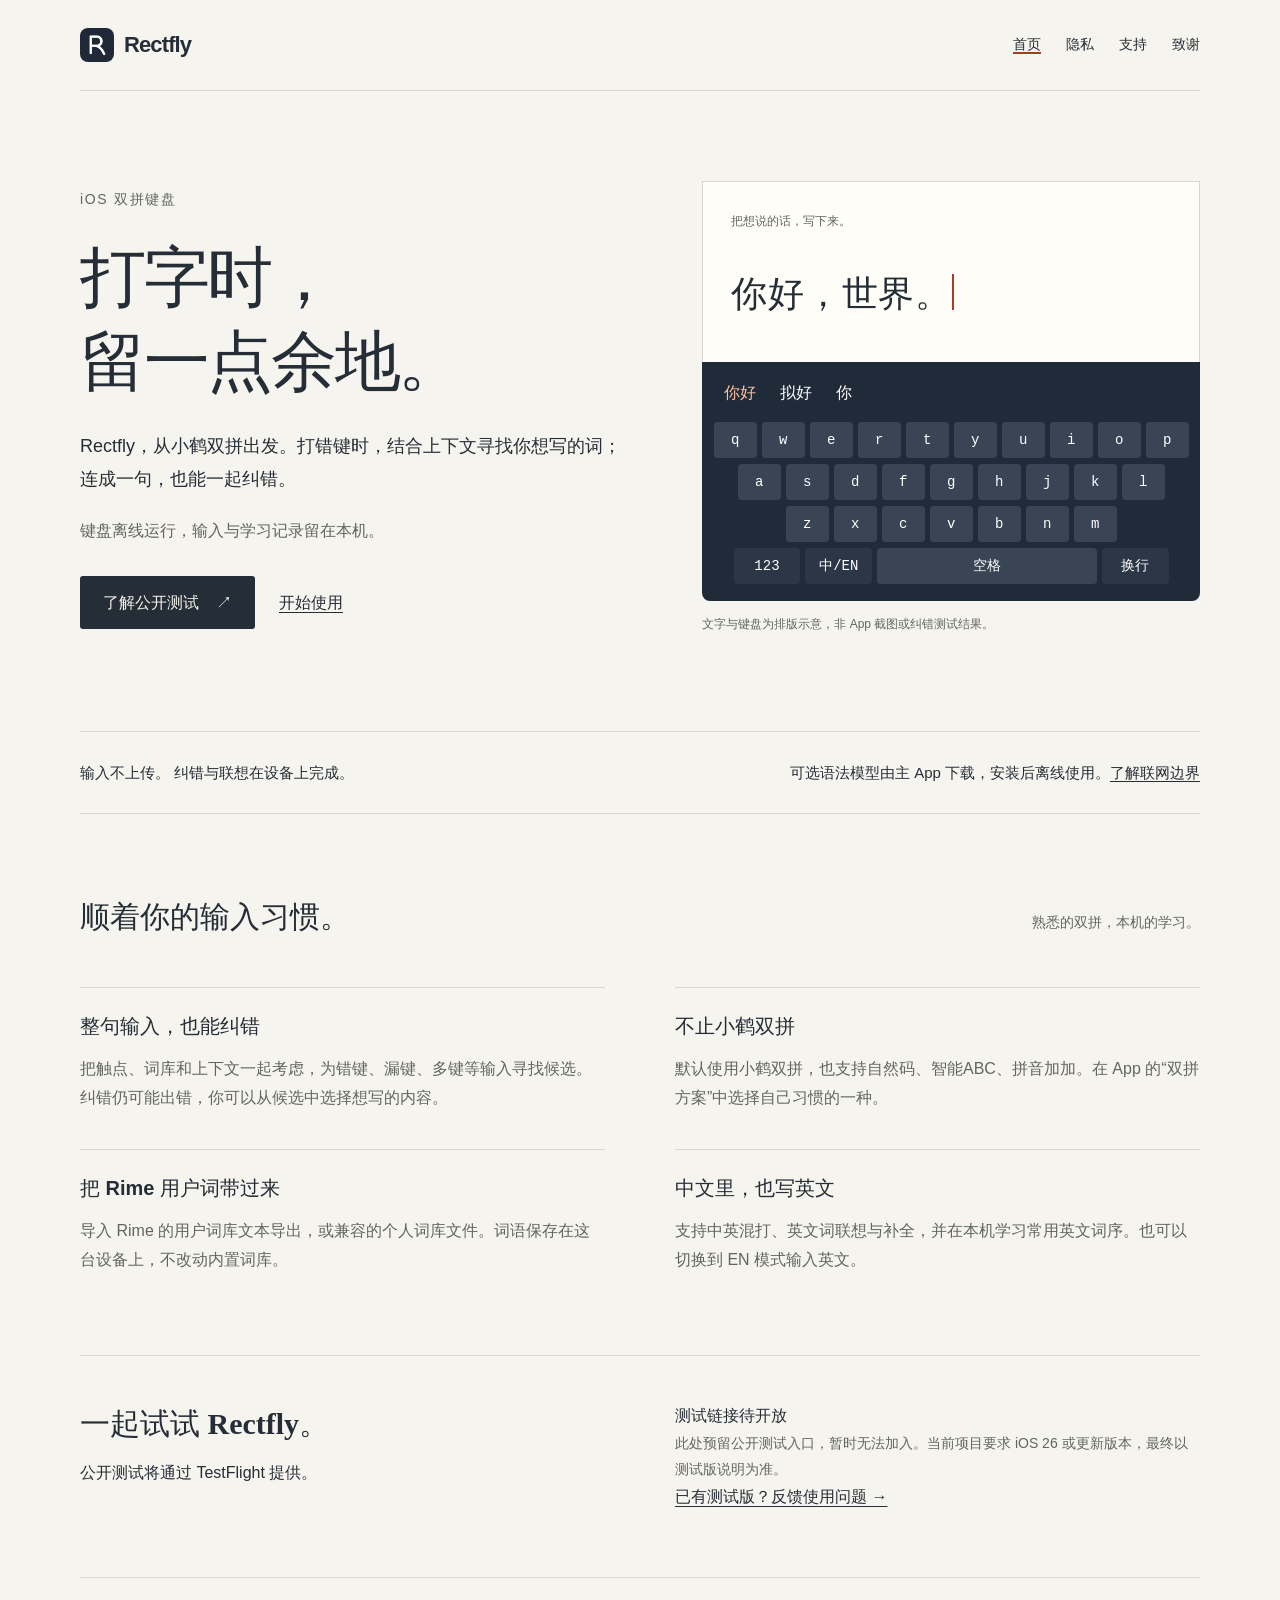
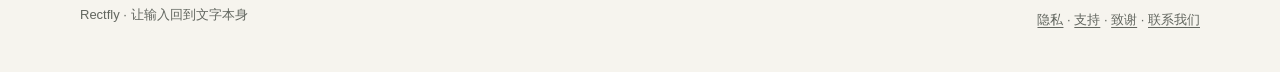
==== index.html @ fde32932 "feat: add local Rectfly website" ====
<!doctype html>
<html lang="zh-CN">
<head>
  <meta charset="utf-8">
  <meta name="viewport" content="width=device-width, initial-scale=1">
  <meta name="color-scheme" content="light dark">
  <meta name="description" content="Rectfly 是一款离线运行的 iOS 双拼键盘，支持整句纠错、Rime 用户词库导入和中英混打。">
  <meta name="referrer" content="no-referrer">
  <title>Rectfly — 离线的 iOS 双拼键盘</title>
  <link rel="icon" type="image/png" href="assets/app-icon.png">
  <link rel="stylesheet" href="styles.css">
</head>
<body>
  <a class="skip" href="#main">跳到正文</a>
  <div class="wrap">
    <header class="site-header">
      <a class="brand" href="index.html" aria-label="Rectfly 首页"><img src="assets/app-icon.png" width="34" height="34" alt="">Rectfly</a>
      <nav aria-label="主导航"><a href="index.html" aria-current="page">首页</a><a href="privacy.html">隐私</a><a href="support.html">支持</a><a href="attributions.html">致谢</a></nav>
    </header>
    <main id="main" tabindex="-1">
      <section class="hero" aria-labelledby="hero-title">
        <div>
          <p class="eyebrow">iOS 双拼键盘</p>
          <h1 id="hero-title">打字时，<br>留一点余地。</h1>
          <p class="intro">Rectfly，从小鹤双拼出发。打错键时，结合上下文寻找你想写的词；连成一句，也能一起纠错。</p>
          <p class="muted">键盘离线运行，输入与学习记录留在本机。</p>
          <div class="actions"><a class="button" href="#testflight">了解公开测试<span class="arrow" aria-hidden="true">↗</span></a><a href="support.html">开始使用</a></div>
        </div>
        <figure class="keyboard-figure">
          <div class="typing-sheet"><p class="typing-label">把想说的话，写下来。</p><p class="typing-text">你好，世界。<span class="caret" aria-hidden="true"></span></p></div>
          <div class="keyboard" aria-hidden="true">
            <div class="candidates"><span>你好</span><span>拟好</span><span>你</span></div>
          <div class="key-row"><span class="key">q</span><span class="key">w</span><span class="key">e</span><span class="key">r</span><span class="key">t</span><span class="key">y</span><span class="key">u</span><span class="key">i</span><span class="key">o</span><span class="key">p</span></div>
          <div class="key-row"><span class="key">a</span><span class="key">s</span><span class="key">d</span><span class="key">f</span><span class="key">g</span><span class="key">h</span><span class="key">j</span><span class="key">k</span><span class="key">l</span></div>
          <div class="key-row"><span class="key">z</span><span class="key">x</span><span class="key">c</span><span class="key">v</span><span class="key">b</span><span class="key">n</span><span class="key">m</span></div>
            <div class="key-row"><span class="key wide">123</span><span class="key wide">中/EN</span><span class="key space">空格</span><span class="key wide">换行</span></div>
          </div>
          <figcaption>文字与键盘为排版示意，非 App 截图或纠错测试结果。</figcaption>
        </figure>
      </section>
      <div class="statement">
        <p><strong>输入不上传。</strong> 纠错与联想在设备上完成。</p>
        <p>可选语法模型由主 App 下载，安装后离线使用。<a href="privacy.html#network">了解联网边界</a></p>
      </div>
      <section class="features" aria-labelledby="features-title">
        <div class="feature-heading"><h2 id="features-title">顺着你的输入习惯。</h2><p>熟悉的双拼，本机的学习。</p></div>
        <div class="feature-grid">
          <article class="feature"><h3>整句输入，也能纠错</h3><p>把触点、词库和上下文一起考虑，为错键、漏键、多键等输入寻找候选。纠错仍可能出错，你可以从候选中选择想写的内容。</p></article>
          <article class="feature"><h3>不止小鹤双拼</h3><p>默认使用小鹤双拼，也支持自然码、智能ABC、拼音加加。在 App 的“双拼方案”中选择自己习惯的一种。</p></article>
          <article class="feature"><h3>把 Rime 用户词带过来</h3><p>导入 Rime 的用户词库文本导出，或兼容的个人词库文件。词语保存在这台设备上，不改动内置词库。</p></article>
          <article class="feature"><h3>中文里，也写英文</h3><p>支持中英混打、英文词联想与补全，并在本机学习常用英文词序。也可以切换到 EN 模式输入英文。</p></article>
        </div>
      </section>
      <section class="testflight" id="testflight" aria-labelledby="testflight-title">
        <div><h2 id="testflight-title">一起试试 Rectfly。</h2><p>公开测试将通过 TestFlight 提供。</p></div>
        <div><p><strong>测试链接待开放</strong></p><p class="availability">此处预留公开测试入口，暂时无法加入。当前项目要求 iOS 26 或更新版本，最终以测试版说明为准。</p><a href="support.html#feedback">已有测试版？反馈使用问题 →</a></div>
      </section>
    </main>
    <footer class="site-footer">
      <p>Rectfly · 让输入回到文字本身</p>
      <div><a href="privacy.html">隐私</a> · <a href="support.html">支持</a> · <a href="attributions.html">致谢</a> · <a href="mailto:rectfly@fastmail.com">联系我们</a></div>
    </footer>
  </div>
</body>
</html>
---- styles.css ----
:root {
  color-scheme: light dark;
  --paper: #f6f4ee;
  --ink: #252d36;
  --muted: #62665f;
  --line: #d7d8cf;
  --accent: #a33f25;
  --panel: #eeede5;
  --key: #fffdf8;
  font-family: -apple-system, BlinkMacSystemFont, "PingFang SC", "Microsoft YaHei", sans-serif;
  background: var(--paper);
  color: var(--ink);
  font-synthesis: none;
}
* { box-sizing: border-box; }
body { margin: 0; line-height: 1.85; }
a { color: inherit; text-underline-offset: .22em; }
a:hover { color: var(--accent); }
a:focus-visible, summary:focus-visible { outline: 2px solid var(--accent); outline-offset: 5px; }
::selection { background: var(--ink); color: var(--paper); }
.wrap { width: min(1120px, calc(100% - 64px)); margin-inline: auto; }
.skip { position: absolute; top: -100px; left: 16px; padding: 8px 16px; background: var(--paper); z-index: 2; }
.skip:focus { top: 8px; }
.site-header { display: flex; justify-content: space-between; align-items: center; gap: 24px; padding-block: 24px; border-bottom: 1px solid var(--line); }
.brand { display: inline-flex; align-items: center; gap: 10px; font-size: 22px; font-weight: 650; letter-spacing: -.04em; text-decoration: none; }
.brand img { width: 34px; height: 34px; border-radius: 8px; }
nav { display: flex; flex-wrap: wrap; gap: 8px 25px; font-size: 14px; }
nav a { padding-block: 8px; text-decoration: none; }
nav a[aria-current="page"] { text-decoration: underline; text-decoration-color: var(--accent); text-decoration-thickness: 2px; }
h1, h2, h3, p { margin-top: 0; }
h1, h2 { font-family: "Songti SC", "STSong", "Noto Serif CJK SC", "SimSun", serif; font-weight: 600; }
h1 { font-size: clamp(40px, 5.3vw, 66px); line-height: 1.28; letter-spacing: -.035em; }
h2 { font-size: 30px; line-height: 1.5; }
h3 { font-size: 20px; line-height: 1.6; }
p { margin-bottom: 1.1em; }
.muted, .eyebrow, figcaption, .meta { color: var(--muted); }
.eyebrow { font-size: 14px; margin-bottom: 23px; letter-spacing: .12em; }
.hero { display: grid; grid-template-columns: 1.12fr 1fr; gap: 65px; align-items: center; padding-block: 90px 95px; }
.hero h1 { margin-bottom: 25px; }
.hero .intro { max-width: 31em; font-size: 18px; }
.actions { display: flex; align-items: center; flex-wrap: wrap; gap: 18px 24px; margin-top: 30px; }
.button { display: inline-flex; align-items: center; justify-content: center; padding: 12px 23px; background: var(--ink); color: var(--paper); text-decoration: none; font-weight: 600; border-radius: 3px; }
.button:hover { background: var(--accent); color: var(--paper); }
.arrow { margin-left: 17px; }
.keyboard-figure { margin: 0; min-width: 0; }
.typing-sheet { padding: 28px 28px 35px; background: var(--key); border: 1px solid var(--line); border-bottom: 0; }
.typing-label { font-size: 12px; color: var(--muted); margin-bottom: 30px; }
.typing-text { font-family: "Songti SC", "STSong", "SimSun", serif; font-size: clamp(27px, 3vw, 36px); letter-spacing: .02em; line-height: 1.8; margin: 0; }
.caret { display: inline-block; vertical-align: -.12em; height: 1em; border-left: 2px solid var(--accent); }
.keyboard { padding: 16px 10px 11px; background: #202b39; color: #fff; border-radius: 0 0 8px 8px; }
.candidates { display: flex; gap: 24px; padding: 0 12px 15px; font-size: 16px; }
.candidates span:first-child { color: #ffc1a4; }
.key-row { display: flex; justify-content: center; gap: 5px; margin-bottom: 6px; }
.key { display: grid; place-items: center; width: 9%; height: 36px; border-radius: 4px; background: #394555; font: 14px ui-monospace, monospace; }
.key.wide { width: 14%; background: #2b3646; }
.key.space { width: 46%; font-family: inherit; }
figcaption { font-size: 12px; margin-top: 12px; }
.statement { display: flex; justify-content: space-between; gap: 30px; padding-block: 27px; border-block: 1px solid var(--line); font-size: 15px; }
.statement p { margin: 0; }
.statement strong { font-weight: 600; }
.features { padding-block: 80px; }
.feature-heading { display: flex; justify-content: space-between; gap: 32px; align-items: baseline; margin-bottom: 35px; }
.feature-heading h2 { margin: 0; }
.feature-heading p { color: var(--muted); font-size: 14px; }
.feature-grid { display: grid; grid-template-columns: 1fr 1fr; gap: 36px 70px; }
.feature { padding-top: 22px; border-top: 1px solid var(--line); }
.feature h3 { margin-bottom: 12px; }
.feature p { color: var(--muted); margin-bottom: 0; }
.testflight { display: grid; grid-template-columns: 1fr 1fr; gap: 70px; border-top: 1px solid var(--line); padding-block: 45px 65px; scroll-margin-top: 30px; }
.testflight h2 { margin-bottom: 12px; }
.testflight p { margin-bottom: 0; }
.testflight .availability { font-size: 14px; color: var(--muted); }
.site-footer { display: flex; justify-content: space-between; gap: 20px; border-top: 1px solid var(--line); padding-block: 25px 35px; font-size: 13px; color: var(--muted); }
.site-footer p { margin: 0; }
.site-footer a { display: inline-block; padding-block: 5px; }
.document { max-width: 760px; margin: 65px auto 85px; }
.document h1 { font-size: clamp(36px, 5vw, 48px); margin-bottom: 16px; }
.document h2 { font-size: 25px; margin: 42px 0 16px; }
.document h3 { margin-top: 24px; }
.document .lead { font-size: 19px; color: var(--muted); }
.meta { font-size: 13px; }
.draft { padding: 18px 22px; margin-block: 25px 32px; border: 1px solid var(--line); background: var(--panel); font-size: 14px; }
.draft p:last-child { margin: 0; }
.contents { display: flex; flex-wrap: wrap; gap: 8px 24px; border-block: 1px solid var(--line); padding-block: 18px; margin-block: 30px; font-size: 14px; }
section[id] { scroll-margin-top: 24px; }
.document ol, .document ul { padding-left: 1.5em; }
.document li { margin-block: 9px; }
.document code { font-family: ui-monospace, monospace; font-size: .9em; overflow-wrap: anywhere; }
.document .english { border-top: 1px solid var(--line); margin-top: 50px; padding-top: 12px; }
.english p, .english li { line-height: 1.8; }
.credits-list { margin: 32px 0; }
.credits-list article { padding-block: 24px; border-top: 1px solid var(--line); }
.credits-list h2 { margin: 0 0 10px; font-family: inherit; font-size: 20px; }
.credits-list p { margin-bottom: 10px; }
details { border-block: 1px solid var(--line); padding-block: 18px; margin-block: 28px; }
summary { cursor: pointer; font-weight: 600; }
pre { white-space: pre-wrap; overflow-wrap: anywhere; font: 13px/1.8 ui-monospace, monospace; padding-top: 20px; }
@media (prefers-color-scheme: dark) {
  :root { --paper: #181d23; --ink: #e9e7de; --muted: #b0b4b5; --line: #3c434b; --accent: #f2ac8e; --panel: #232a31; --key: #232a31; }
  .button:hover { color: #181d23; }
}
@media (max-width: 760px) {
  .wrap { width: calc(100% - 40px); }
  .site-header { align-items: flex-start; gap: 16px; padding-block: 20px; }
  .site-header nav { gap: 0 17px; justify-content: flex-end; max-width: 200px; }
  .hero { grid-template-columns: 1fr; gap: 45px; padding-block: 55px; }
  .hero h1 { font-size: clamp(40px, 9vw, 60px); }
  .hero .intro { font-size: 17px; }
  .keyboard-figure { max-width: 460px; width: 100%; margin-inline: auto; }
  .typing-text { font-size: 32px; }
  .statement { flex-direction: column; gap: 9px; padding-block: 22px; }
  .features { padding-block: 48px; }
  .feature-heading { display: block; margin-bottom: 26px; }
  .feature-heading p { margin: 10px 0 0; }
  .feature-grid { gap: 30px; grid-template-columns: 1fr; }
  .testflight { grid-template-columns: 1fr; gap: 22px; padding-block: 35px 45px; }
  .site-footer { flex-direction: column; gap: 6px; }
  .document { margin-block: 42px 55px; }
  .document .lead { font-size: 17px; }
}
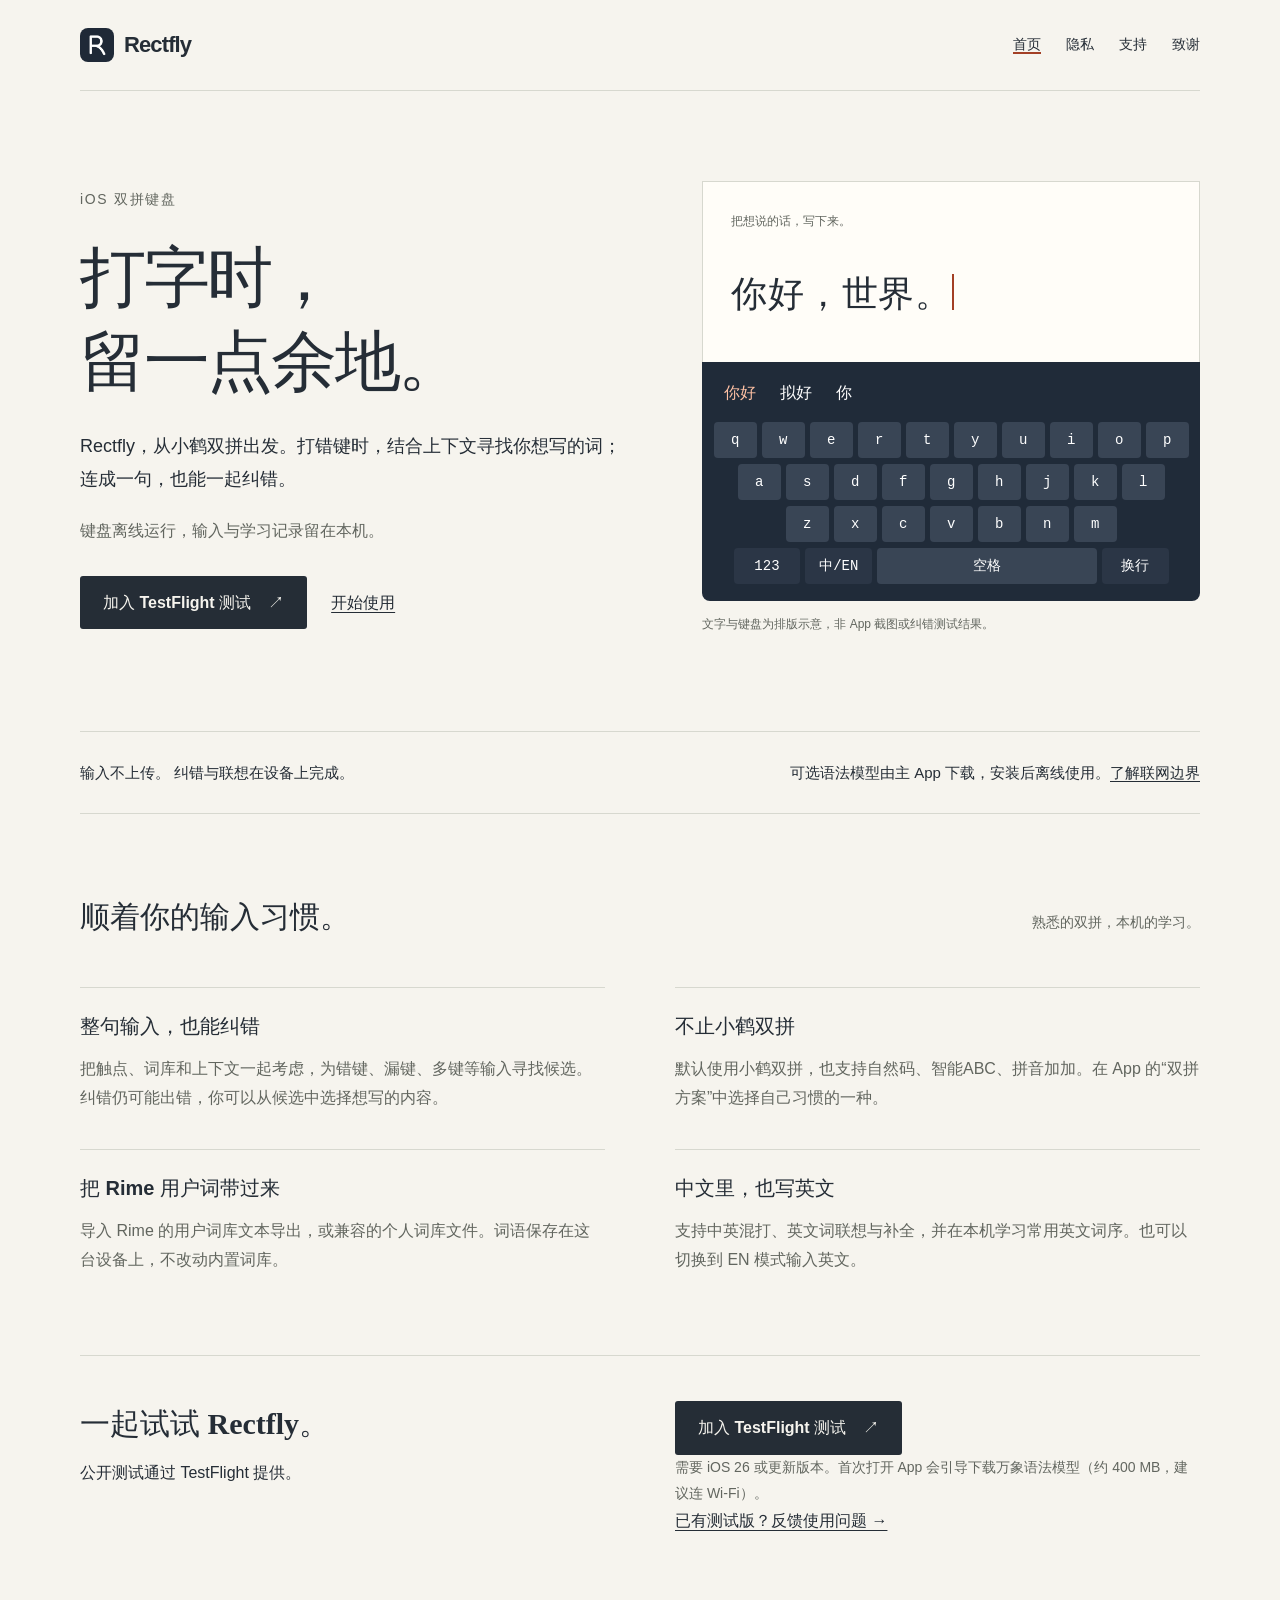
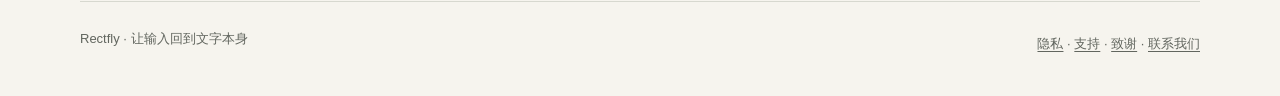
==== commit 9d12bf4e: "docs: link public TestFlight" ====
--- a/index.html
+++ b/index.html
@@ -24,7 +24,7 @@
           <h1 id="hero-title">打字时，<br>留一点余地。</h1>
           <p class="intro">Rectfly，从小鹤双拼出发。打错键时，结合上下文寻找你想写的词；连成一句，也能一起纠错。</p>
           <p class="muted">键盘离线运行，输入与学习记录留在本机。</p>
-          <div class="actions"><a class="button" href="#testflight">了解公开测试<span class="arrow" aria-hidden="true">↗</span></a><a href="support.html">开始使用</a></div>
+          <div class="actions"><a class="button" href="https://testflight.apple.com/join/un67VMZe">加入 TestFlight 测试<span class="arrow" aria-hidden="true">↗</span></a><a href="support.html">开始使用</a></div>
         </div>
         <figure class="keyboard-figure">
           <div class="typing-sheet"><p class="typing-label">把想说的话，写下来。</p><p class="typing-text">你好，世界。<span class="caret" aria-hidden="true"></span></p></div>
@@ -52,8 +52,8 @@
         </div>
       </section>
       <section class="testflight" id="testflight" aria-labelledby="testflight-title">
-        <div><h2 id="testflight-title">一起试试 Rectfly。</h2><p>公开测试将通过 TestFlight 提供。</p></div>
-        <div><p><strong>测试链接待开放</strong></p><p class="availability">此处预留公开测试入口，暂时无法加入。当前项目要求 iOS 26 或更新版本，最终以测试版说明为准。</p><a href="support.html#feedback">已有测试版？反馈使用问题 →</a></div>
+        <div><h2 id="testflight-title">一起试试 Rectfly。</h2><p>公开测试通过 TestFlight 提供。</p></div>
+        <div><p><a class="button" href="https://testflight.apple.com/join/un67VMZe">加入 TestFlight 测试<span class="arrow" aria-hidden="true">↗</span></a></p><p class="availability">需要 iOS 26 或更新版本。首次打开 App 会引导下载万象语法模型（约 400 MB，建议连 Wi-Fi）。</p><a href="support.html#feedback">已有测试版？反馈使用问题 →</a></div>
       </section>
     </main>
     <footer class="site-footer">
--- a/styles.css
+++ b/styles.css
@@ -79,8 +79,6 @@
 .document h3 { margin-top: 24px; }
 .document .lead { font-size: 19px; color: var(--muted); }
 .meta { font-size: 13px; }
-.draft { padding: 18px 22px; margin-block: 25px 32px; border: 1px solid var(--line); background: var(--panel); font-size: 14px; }
-.draft p:last-child { margin: 0; }
 .contents { display: flex; flex-wrap: wrap; gap: 8px 24px; border-block: 1px solid var(--line); padding-block: 18px; margin-block: 30px; font-size: 14px; }
 section[id] { scroll-margin-top: 24px; }
 .document ol, .document ul { padding-left: 1.5em; }
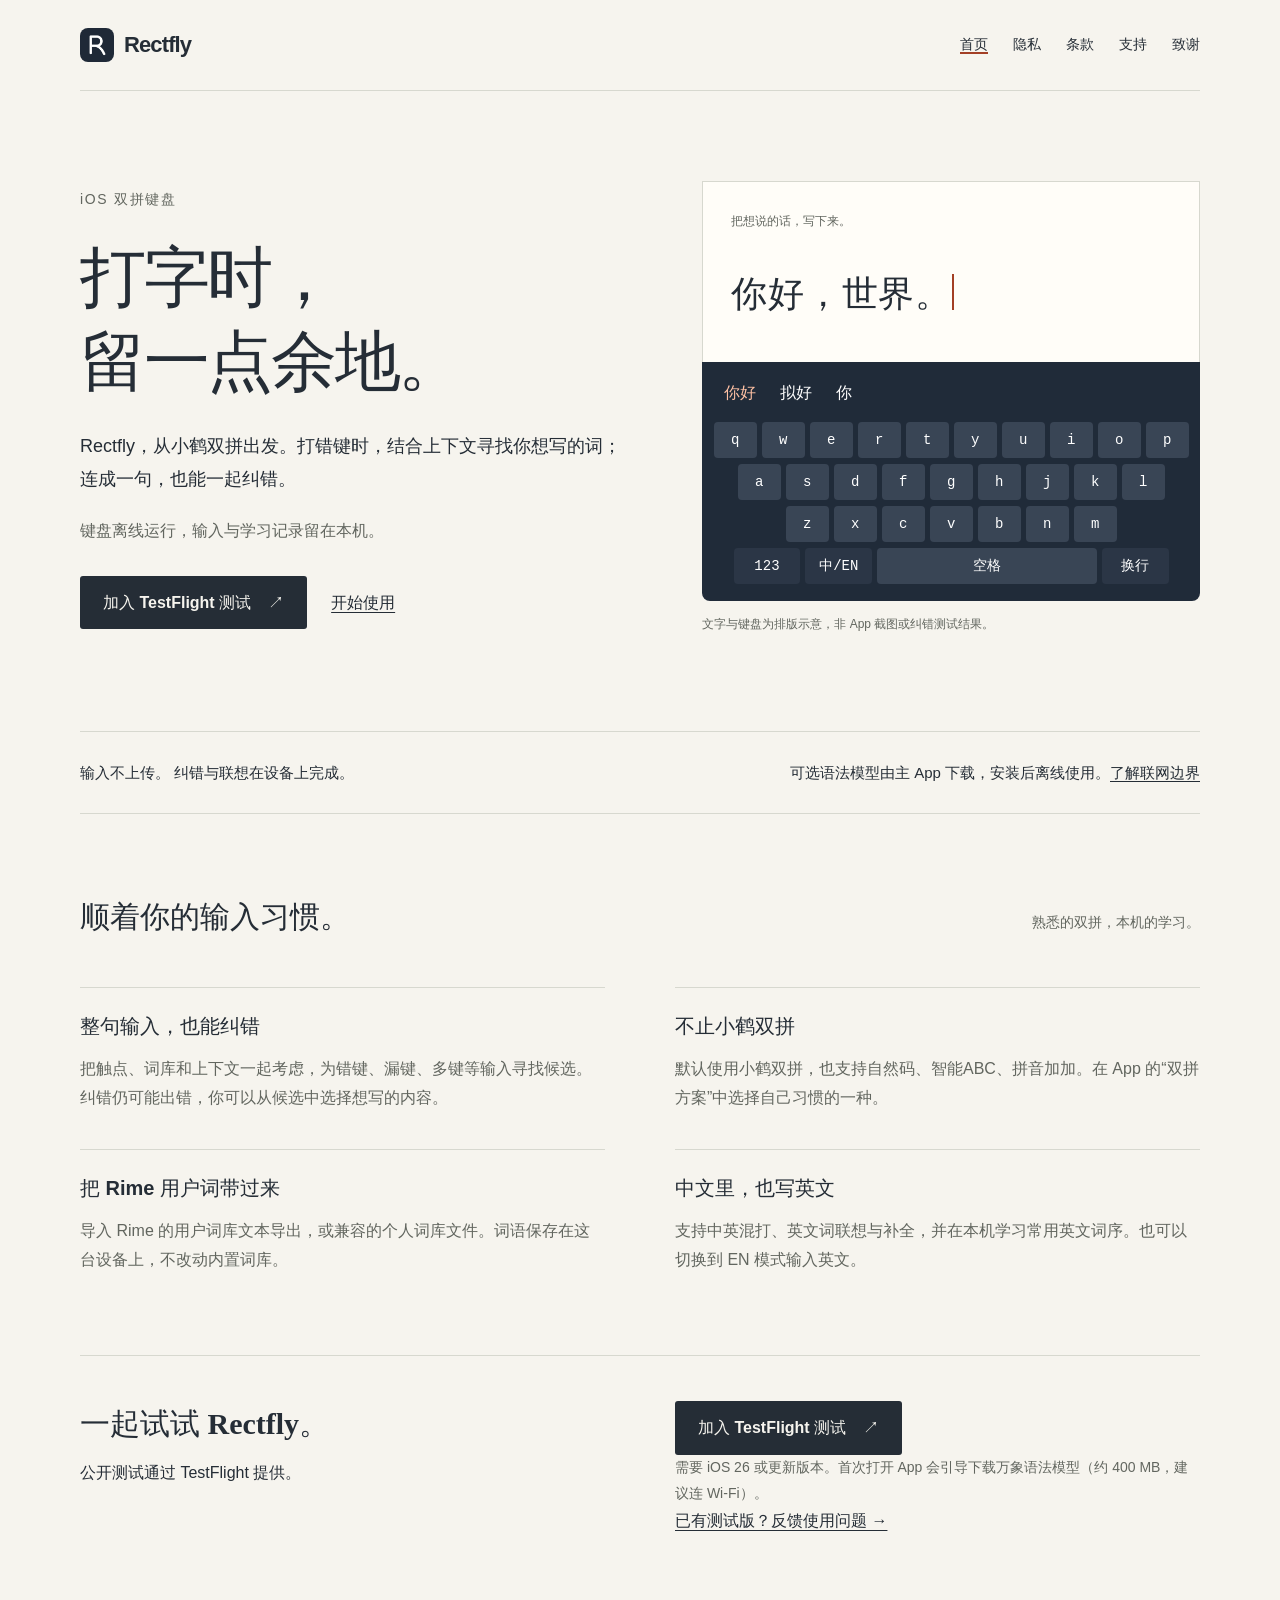
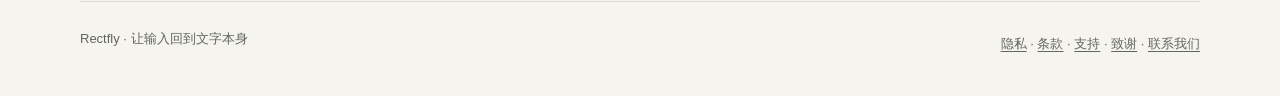
==== commit b5b58d81: "Add terms of use: free of charge, not open source, as is" ====
--- a/index.html
+++ b/index.html
@@ -15,7 +15,7 @@
   <div class="wrap">
     <header class="site-header">
       <a class="brand" href="index.html" aria-label="Rectfly 首页"><img src="assets/app-icon.png" width="34" height="34" alt="">Rectfly</a>
-      <nav aria-label="主导航"><a href="index.html" aria-current="page">首页</a><a href="privacy.html">隐私</a><a href="support.html">支持</a><a href="attributions.html">致谢</a></nav>
+      <nav aria-label="主导航"><a href="index.html" aria-current="page">首页</a><a href="privacy.html">隐私</a><a href="terms.html">条款</a><a href="support.html">支持</a><a href="attributions.html">致谢</a></nav>
     </header>
     <main id="main" tabindex="-1">
       <section class="hero" aria-labelledby="hero-title">
@@ -58,7 +58,7 @@
     </main>
     <footer class="site-footer">
       <p>Rectfly · 让输入回到文字本身</p>
-      <div><a href="privacy.html">隐私</a> · <a href="support.html">支持</a> · <a href="attributions.html">致谢</a> · <a href="mailto:rectfly@fastmail.com">联系我们</a></div>
+      <div><a href="privacy.html">隐私</a> · <a href="terms.html">条款</a> · <a href="support.html">支持</a> · <a href="attributions.html">致谢</a> · <a href="mailto:rectfly@fastmail.com">联系我们</a></div>
     </footer>
   </div>
 </body>
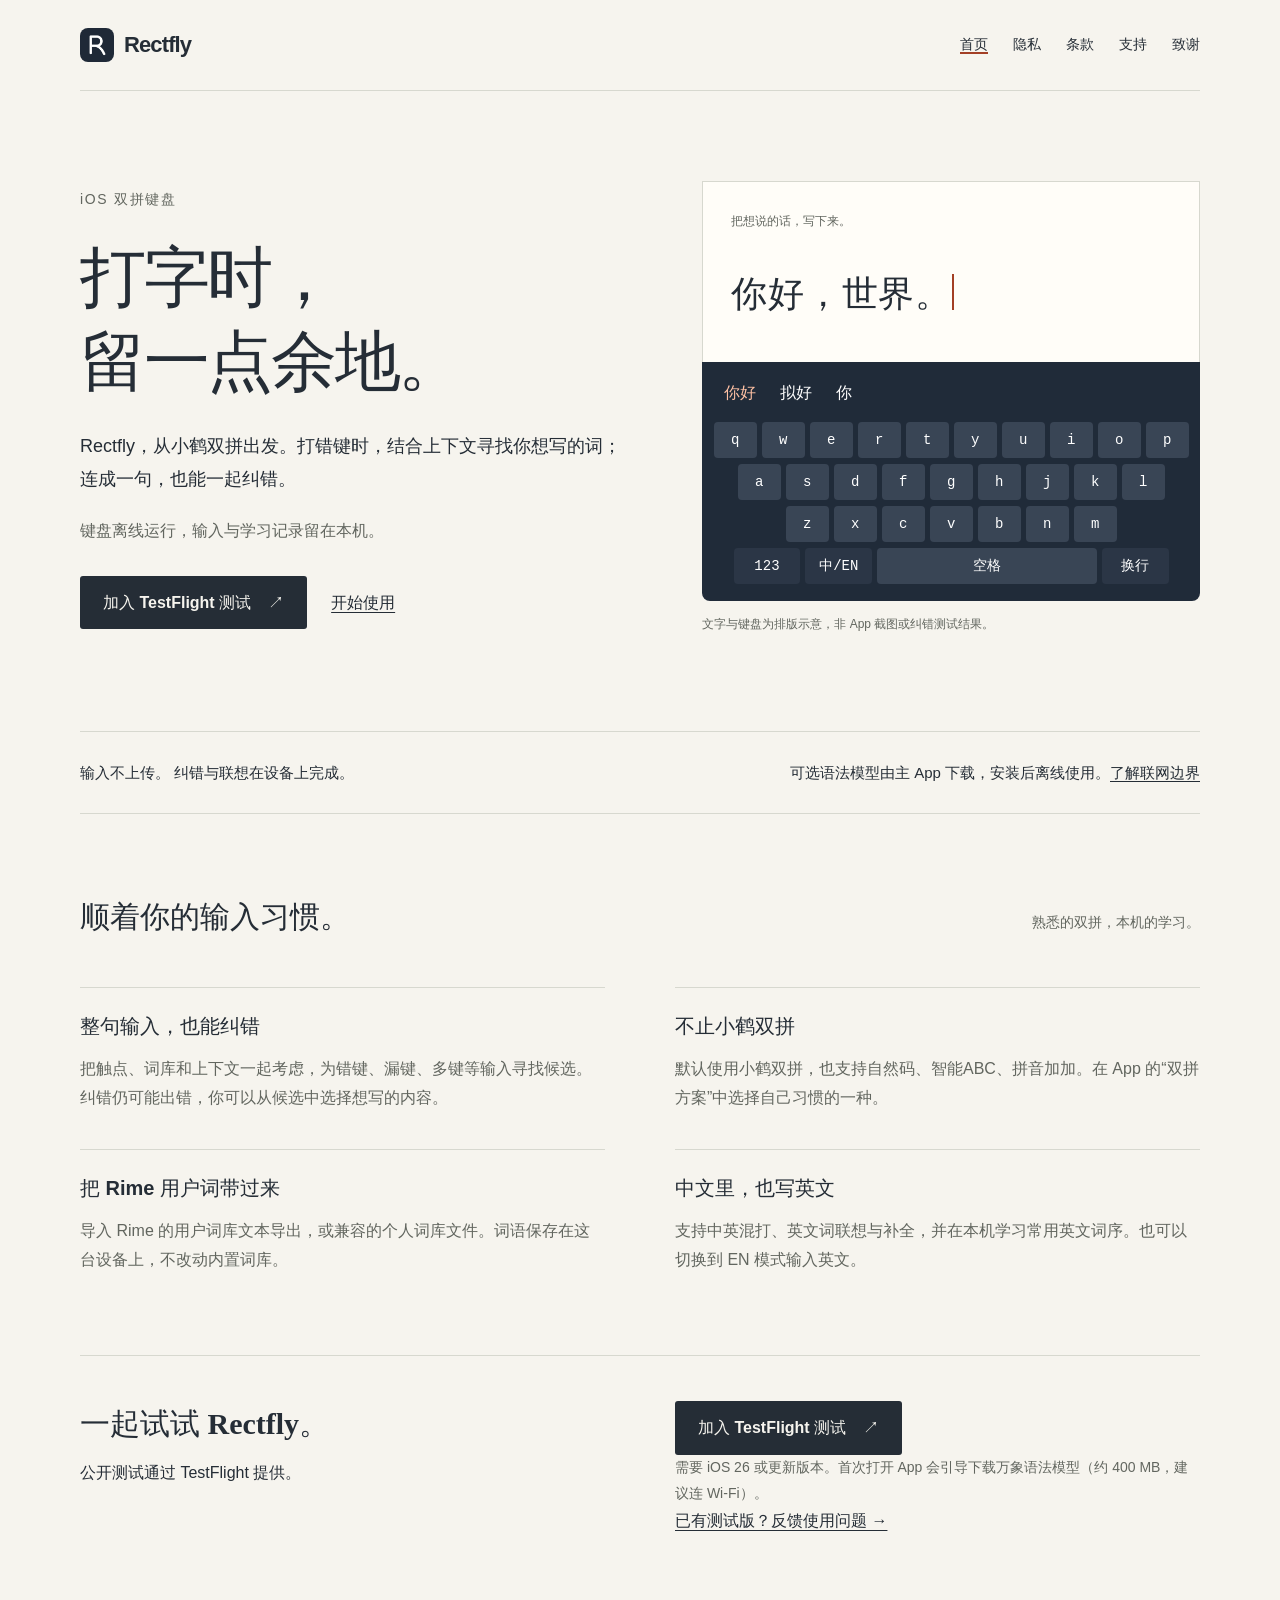
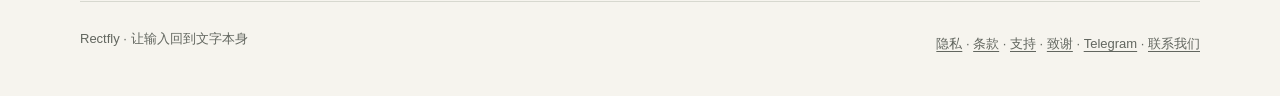
==== commit b745bc74: "Update casing table to the shipped 1919 entries; link the Telegram channel" ====
--- a/index.html
+++ b/index.html
@@ -58,7 +58,7 @@
     </main>
     <footer class="site-footer">
       <p>Rectfly · 让输入回到文字本身</p>
-      <div><a href="privacy.html">隐私</a> · <a href="terms.html">条款</a> · <a href="support.html">支持</a> · <a href="attributions.html">致谢</a> · <a href="mailto:rectfly@fastmail.com">联系我们</a></div>
+      <div><a href="privacy.html">隐私</a> · <a href="terms.html">条款</a> · <a href="support.html">支持</a> · <a href="attributions.html">致谢</a> · <a href="https://t.me/rectfly">Telegram</a> · <a href="mailto:rectfly@fastmail.com">联系我们</a></div>
     </footer>
   </div>
 </body>
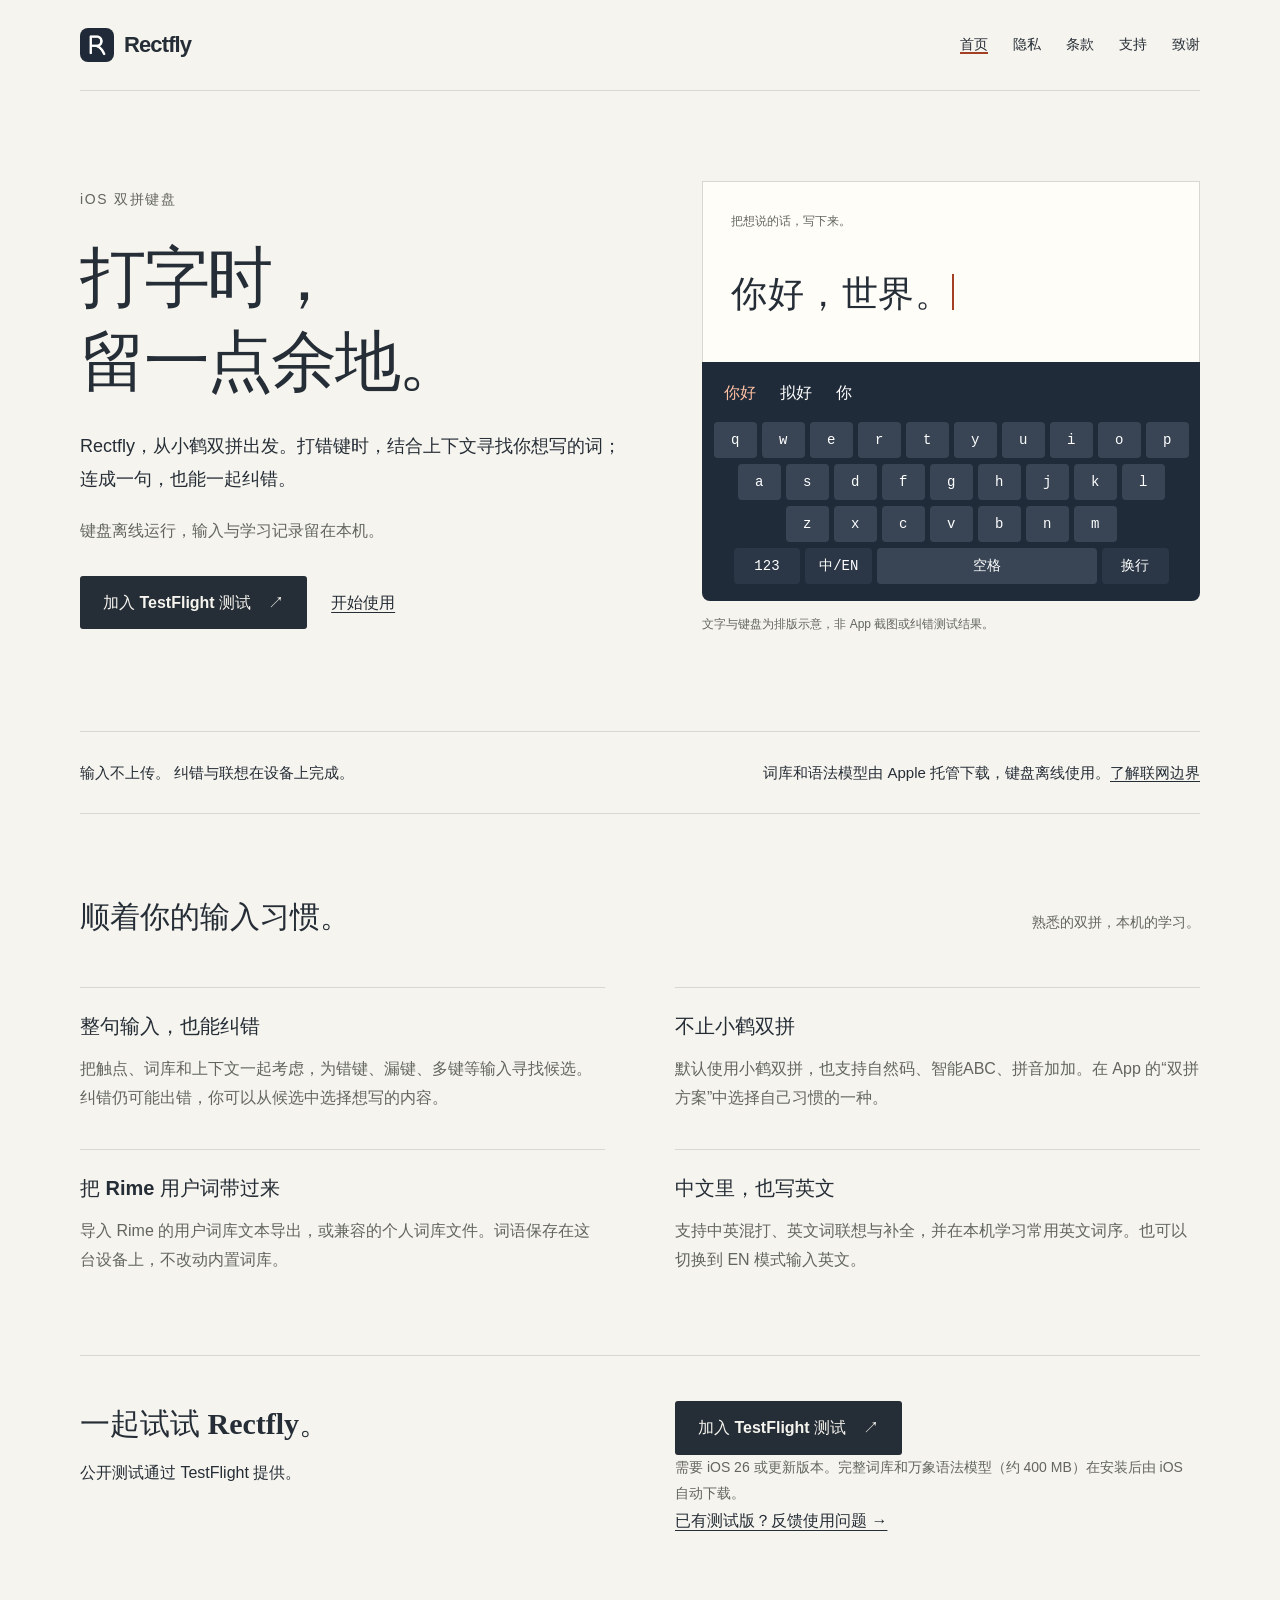
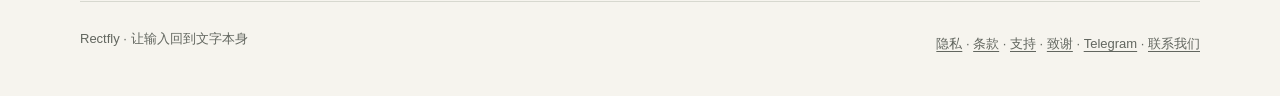
==== commit a34606f4: "Describe CloudKit uploads, MetricKit reports, TestFlight logs and Apple-hosted data Federated statis" ====
--- a/index.html
+++ b/index.html
@@ -40,7 +40,7 @@
       </section>
       <div class="statement">
         <p><strong>输入不上传。</strong> 纠错与联想在设备上完成。</p>
-        <p>可选语法模型由主 App 下载，安装后离线使用。<a href="privacy.html#network">了解联网边界</a></p>
+        <p>词库和语法模型由 Apple 托管下载，键盘离线使用。<a href="privacy.html#network">了解联网边界</a></p>
       </div>
       <section class="features" aria-labelledby="features-title">
         <div class="feature-heading"><h2 id="features-title">顺着你的输入习惯。</h2><p>熟悉的双拼，本机的学习。</p></div>
@@ -53,7 +53,7 @@
       </section>
       <section class="testflight" id="testflight" aria-labelledby="testflight-title">
         <div><h2 id="testflight-title">一起试试 Rectfly。</h2><p>公开测试通过 TestFlight 提供。</p></div>
-        <div><p><a class="button" href="https://testflight.apple.com/join/un67VMZe">加入 TestFlight 测试<span class="arrow" aria-hidden="true">↗</span></a></p><p class="availability">需要 iOS 26 或更新版本。首次打开 App 会引导下载万象语法模型（约 400 MB，建议连 Wi-Fi）。</p><a href="support.html#feedback">已有测试版？反馈使用问题 →</a></div>
+        <div><p><a class="button" href="https://testflight.apple.com/join/un67VMZe">加入 TestFlight 测试<span class="arrow" aria-hidden="true">↗</span></a></p><p class="availability">需要 iOS 26 或更新版本。完整词库和万象语法模型（约 400 MB）在安装后由 iOS 自动下载。</p><a href="support.html#feedback">已有测试版？反馈使用问题 →</a></div>
       </section>
     </main>
     <footer class="site-footer">
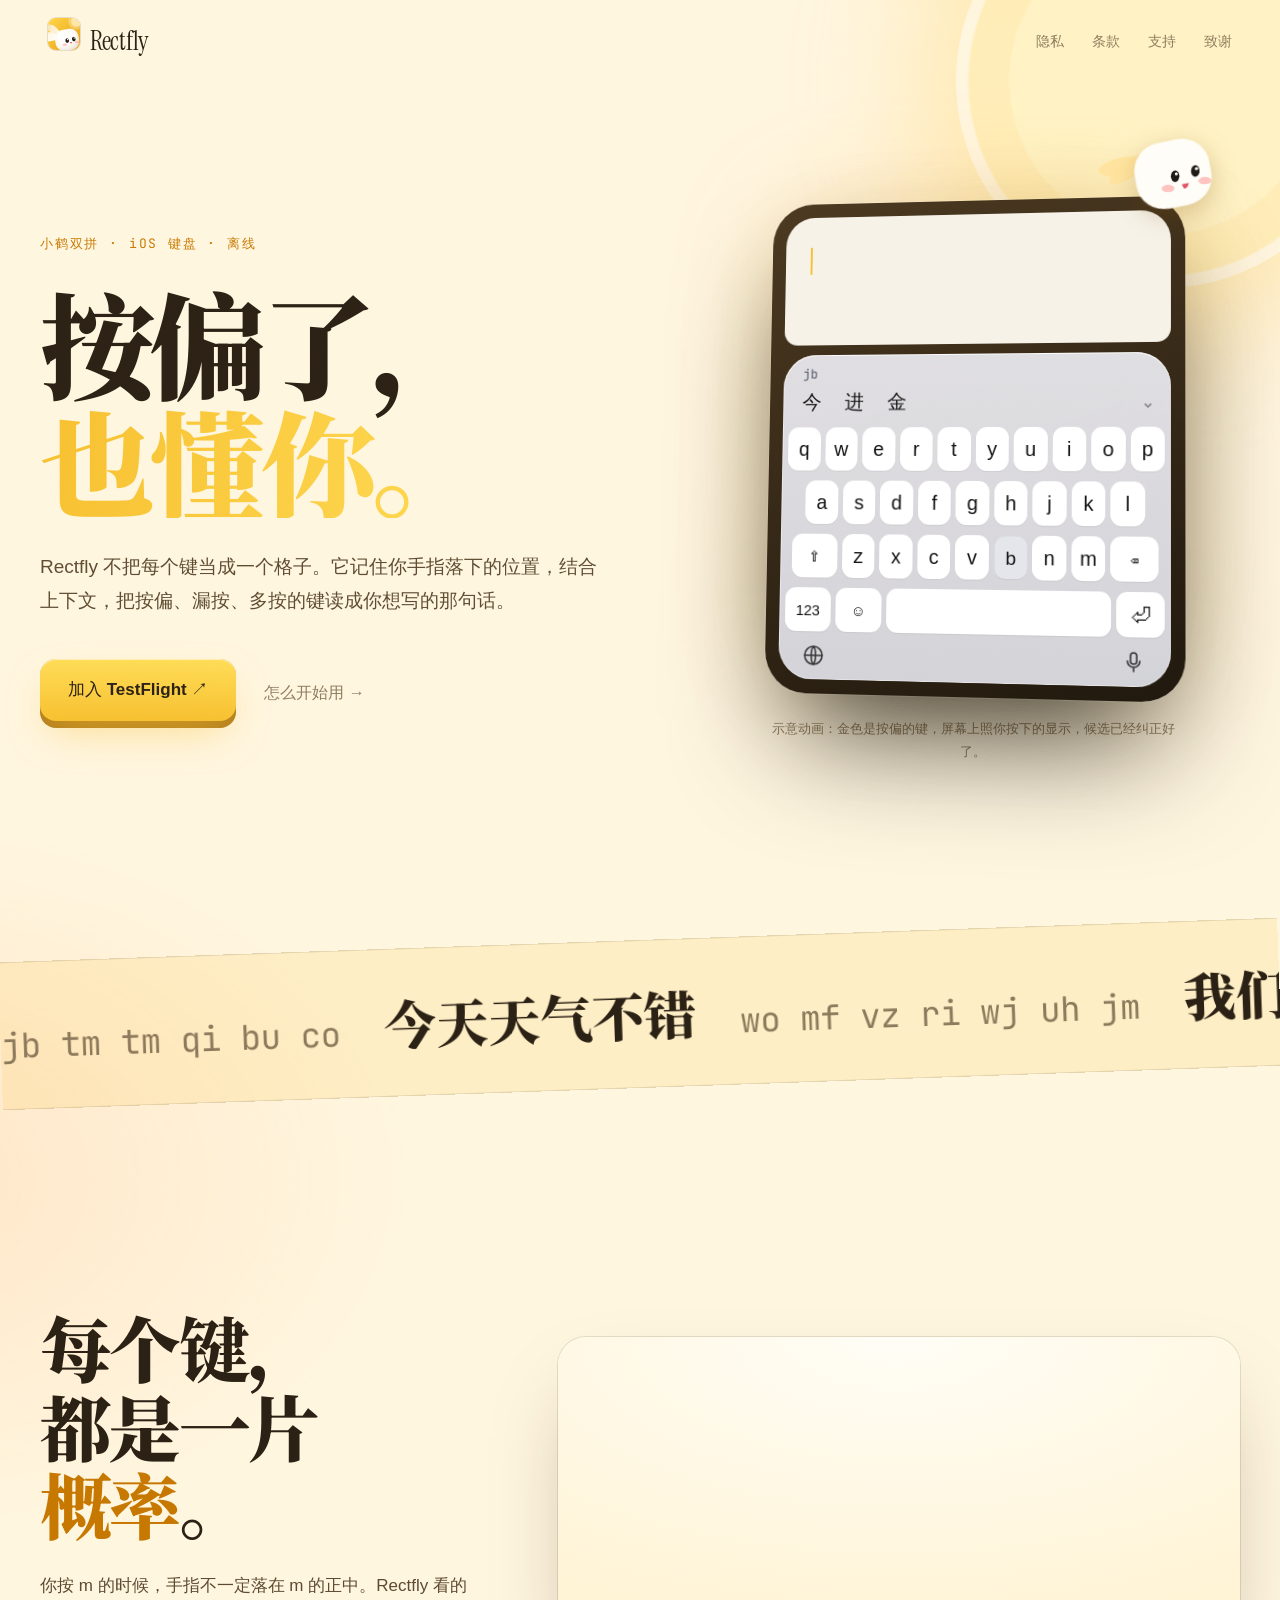
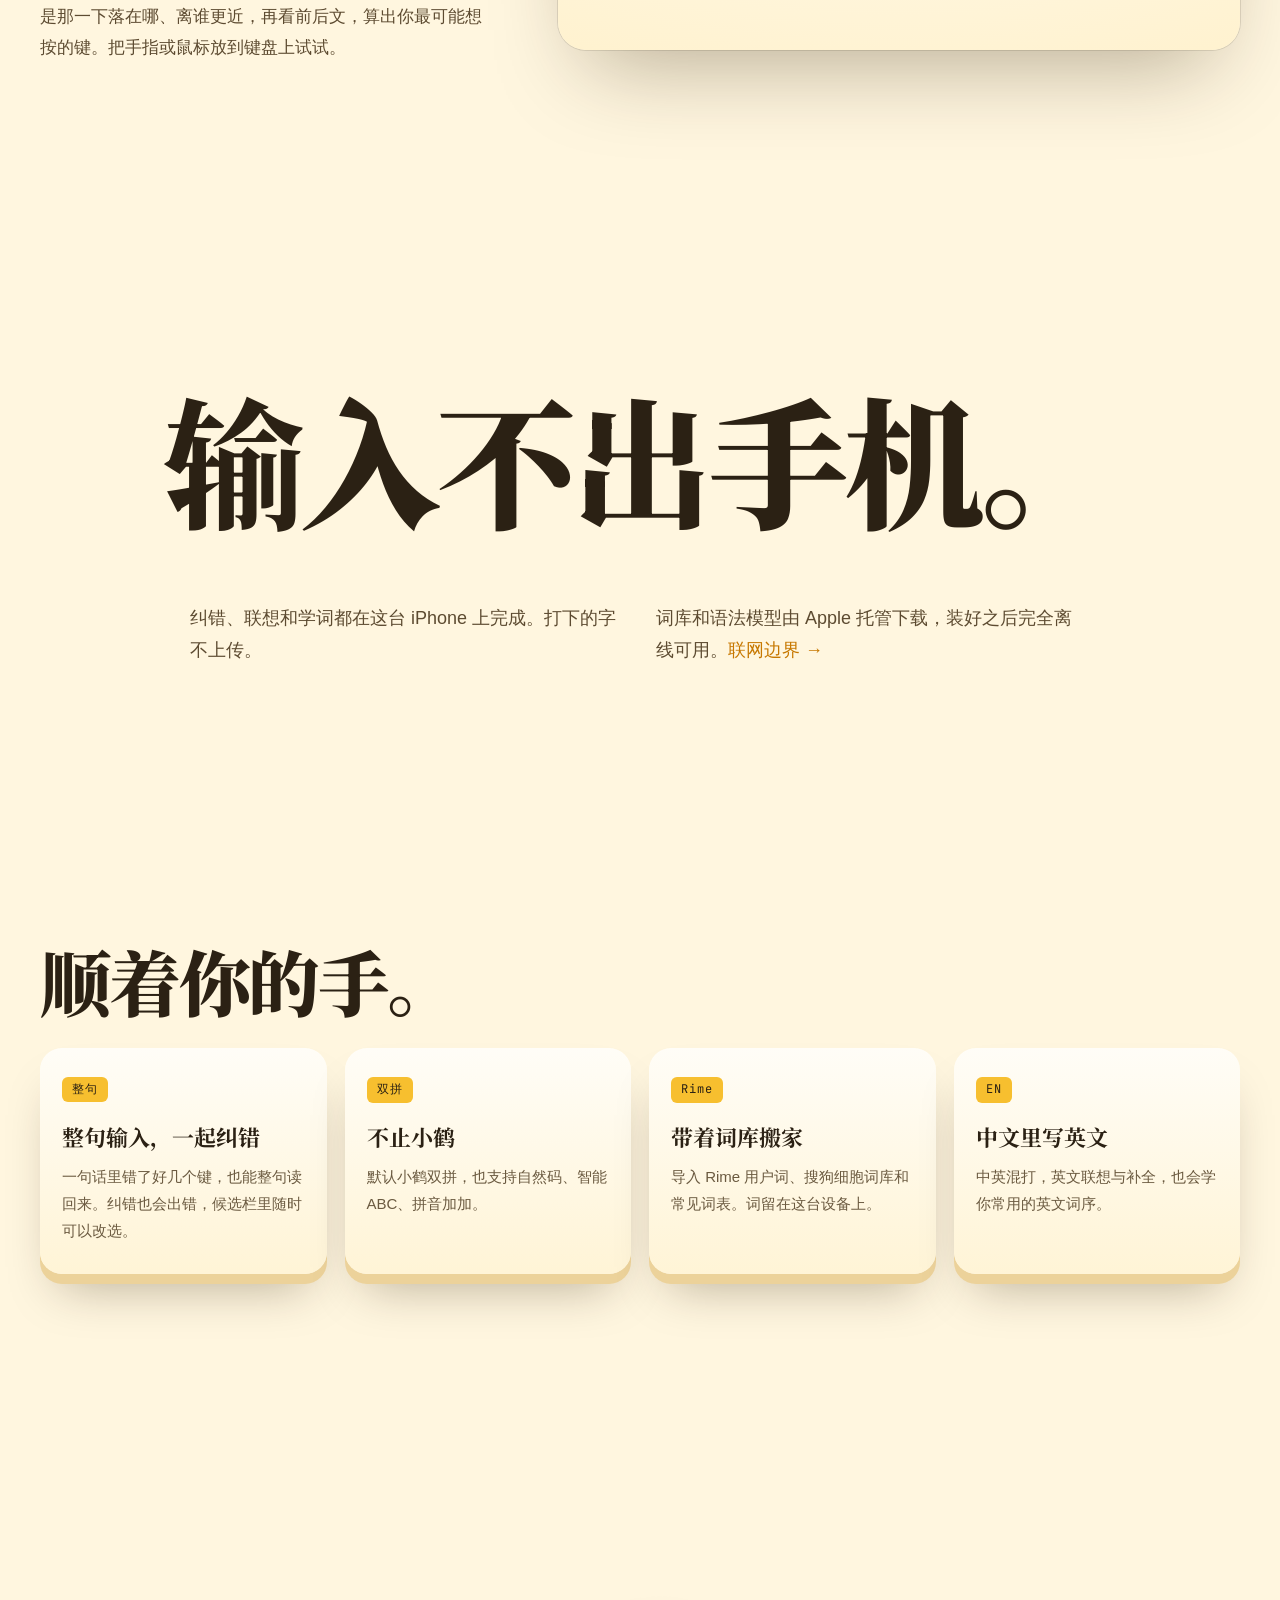
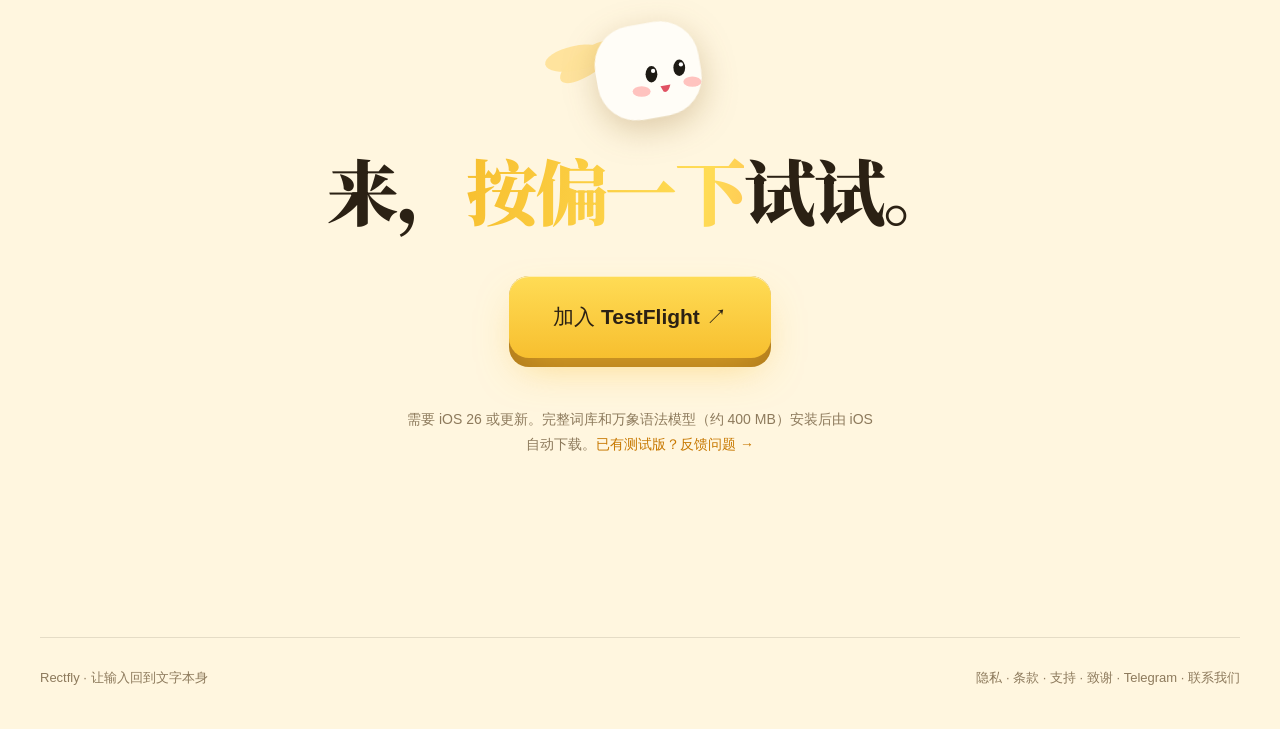
==== commit 7209cab9: "Redesign the home page with motion, day and night themes and the mascot - Day and night palettes fol" ====
--- a/index.html
+++ b/index.html
@@ -4,62 +4,135 @@
   <meta charset="utf-8">
   <meta name="viewport" content="width=device-width, initial-scale=1">
   <meta name="color-scheme" content="light dark">
-  <meta name="description" content="Rectfly 是一款离线运行的 iOS 双拼键盘，支持整句纠错、Rime 用户词库导入和中英混打。">
+  <meta name="theme-color" content="#fff6df" media="(prefers-color-scheme: light)">
+  <meta name="theme-color" content="#0b0f1a" media="(prefers-color-scheme: dark)">
+  <meta name="description" content="Rectfly 是一款离线运行的 iOS 双拼键盘：按偏了也能读懂你，整句纠错，Rime 用户词库导入，中英混打。">
   <meta name="referrer" content="no-referrer">
-  <title>Rectfly — 离线的 iOS 双拼键盘</title>
-  <link rel="icon" type="image/png" href="assets/app-icon.png">
-  <link rel="stylesheet" href="styles.css">
+  <title>Rectfly — 按偏了，也懂你</title>
+  <link rel="icon" type="image/png" href="assets/app-icon.png" media="(prefers-color-scheme: light)">
+  <link rel="icon" type="image/png" href="assets/app-icon-dark.png" media="(prefers-color-scheme: dark)">
+  <link rel="apple-touch-icon" href="assets/app-icon.png">
+  <link rel="preconnect" href="https://fonts.googleapis.com">
+  <link rel="preconnect" href="https://fonts.gstatic.com" crossorigin>
+  <link href="https://fonts.googleapis.com/css2?family=Noto+Serif+SC:wght@600;900&family=JetBrains+Mono:wght@400;600&family=Instrument+Serif:ital@0;1&display=swap" rel="stylesheet">
+  <link rel="stylesheet" href="home.css">
 </head>
 <body>
   <a class="skip" href="#main">跳到正文</a>
-  <div class="wrap">
-    <header class="site-header">
-      <a class="brand" href="index.html" aria-label="Rectfly 首页"><img src="assets/app-icon.png" width="34" height="34" alt="">Rectfly</a>
-      <nav aria-label="主导航"><a href="index.html" aria-current="page">首页</a><a href="privacy.html">隐私</a><a href="terms.html">条款</a><a href="support.html">支持</a><a href="attributions.html">致谢</a></nav>
-    </header>
-    <main id="main" tabindex="-1">
-      <section class="hero" aria-labelledby="hero-title">
-        <div>
-          <p class="eyebrow">iOS 双拼键盘</p>
-          <h1 id="hero-title">打字时，<br>留一点余地。</h1>
-          <p class="intro">Rectfly，从小鹤双拼出发。打错键时，结合上下文寻找你想写的词；连成一句，也能一起纠错。</p>
-          <p class="muted">键盘离线运行，输入与学习记录留在本机。</p>
-          <div class="actions"><a class="button" href="https://testflight.apple.com/join/un67VMZe">加入 TestFlight 测试<span class="arrow" aria-hidden="true">↗</span></a><a href="support.html">开始使用</a></div>
+  <svg class="grain" aria-hidden="true"><filter id="grain"><feTurbulence type="fractalNoise" baseFrequency=".8" numOctaves="3" stitchTiles="stitch"/><feColorMatrix values="0 0 0 0 1  0 0 0 0 1  0 0 0 0 1  0 0 0 .07 0"/></filter><rect width="100%" height="100%" filter="url(#grain)"/></svg>
+  <canvas id="taps" aria-hidden="true"></canvas>
+  <div class="sky" aria-hidden="true"><div class="sun"></div><div class="stars" id="stars"></div></div>
+
+  <header class="top">
+    <a class="brand" href="index.html" aria-label="Rectfly 首页"><picture><source srcset="assets/app-icon-dark.png" media="(prefers-color-scheme: dark)"><img src="assets/app-icon.png" width="32" height="32" alt=""></picture>Rectfly</a>
+    <nav aria-label="主导航"><a href="privacy.html">隐私</a><a href="terms.html">条款</a><a href="support.html">支持</a><a href="attributions.html">致谢</a></nav>
+  </header>
+
+  <main id="main" tabindex="-1">
+    <section class="hero" aria-labelledby="hero-title">
+      <div class="hero-copy">
+        <p class="kicker reveal" style="--d:0">小鹤双拼 · iOS 键盘 · 离线</p>
+        <h1 id="hero-title" class="reveal" style="--d:1"><span class="line">按偏了，</span><span class="line accent-line">也懂你。</span></h1>
+        <p class="lede reveal" style="--d:2">Rectfly 不把每个键当成一个格子。它记住你手指落下的位置，结合上下文，把按偏、漏按、多按的键读成你想写的那句话。</p>
+        <div class="cta-row reveal" style="--d:3">
+          <a class="keycap-btn" href="https://testflight.apple.com/join/un67VMZe"><span class="cap">加入 TestFlight<span aria-hidden="true"> ↗</span></span></a>
+          <a class="ghost" href="support.html">怎么开始用 →</a>
         </div>
-        <figure class="keyboard-figure">
-          <div class="typing-sheet"><p class="typing-label">把想说的话，写下来。</p><p class="typing-text">你好，世界。<span class="caret" aria-hidden="true"></span></p></div>
-          <div class="keyboard" aria-hidden="true">
-            <div class="candidates"><span>你好</span><span>拟好</span><span>你</span></div>
-          <div class="key-row"><span class="key">q</span><span class="key">w</span><span class="key">e</span><span class="key">r</span><span class="key">t</span><span class="key">y</span><span class="key">u</span><span class="key">i</span><span class="key">o</span><span class="key">p</span></div>
-          <div class="key-row"><span class="key">a</span><span class="key">s</span><span class="key">d</span><span class="key">f</span><span class="key">g</span><span class="key">h</span><span class="key">j</span><span class="key">k</span><span class="key">l</span></div>
-          <div class="key-row"><span class="key">z</span><span class="key">x</span><span class="key">c</span><span class="key">v</span><span class="key">b</span><span class="key">n</span><span class="key">m</span></div>
-            <div class="key-row"><span class="key wide">123</span><span class="key wide">中/EN</span><span class="key space">空格</span><span class="key wide">换行</span></div>
+      </div>
+
+      <figure class="demo reveal" style="--d:2" aria-label="演示：按偏的键被纠正成正确的句子">
+        <div class="phone">
+          <svg class="mascot perched" viewBox="-6 6 110 92" aria-hidden="true">
+  <g class="ears">
+    <ellipse class="ear ear-a" cx="24" cy="25.5" rx="20" ry="7.5" transform="rotate(-35 24 26)"/>
+    <ellipse class="ear ear-b" cx="18" cy="44.5" rx="19" ry="7.5" transform="rotate(-12 18 44)"/>
+  </g>
+  <g class="bob">
+    <rect class="body" x="22" y="32" width="64" height="58" rx="24" transform="rotate(-10 54 61)"/>
+    <g class="face">
+      <ellipse class="blush" cx="50" cy="73.5" rx="5.5" ry="3.2"/>
+      <ellipse class="blush" cx="81" cy="67.5" rx="5.5" ry="3.2"/>
+      <g class="eyes">
+        <ellipse cx="56" cy="63" rx="3.6" ry="5"/><ellipse cx="73" cy="59" rx="3.6" ry="5"/>
+        <circle class="glint" cx="57" cy="61" r="1.3"/><circle class="glint" cx="74" cy="57" r="1.3"/>
+      </g>
+      <path class="mouth" d="M61.5 70.3 L67.6 69.2 Q66.2 74.8 63.4 73.6 Z"/>
+    </g>
+  </g>
+</svg>
+          <div class="sheet"><p class="sheet-text" id="sheet"></p><span class="caret" aria-hidden="true"></span></div>
+          <div class="kb" id="kb" aria-hidden="true">
+            <div class="comp" id="comp"></div>
+            <div class="cands" id="cands"><span class="ph">候选</span></div>
+            <div class="rows" id="rows"></div>
           </div>
-          <figcaption>文字与键盘为排版示意，非 App 截图或纠错测试结果。</figcaption>
-        </figure>
-      </section>
-      <div class="statement">
-        <p><strong>输入不上传。</strong> 纠错与联想在设备上完成。</p>
-        <p>词库和语法模型由 Apple 托管下载，键盘离线使用。<a href="privacy.html#network">了解联网边界</a></p>
+        </div>
+        <figcaption>示意动画：金色是按偏的键，屏幕上照你按下的显示，候选已经纠正好了。</figcaption>
+      </figure>
+    </section>
+
+    <section class="marquee" aria-hidden="true">
+      <div class="track">
+        <span>jb tm tm qi bu co</span><i>今天天气不错</i><span>wo mf vz ri wj uh jm</span><i>我们周日晚上见</i><span>ni hc ui jp</span><i>你好世界</i><span>xm zl kl ui</span><i>现在开始</i>
+        <span>jb tm tm qi bu co</span><i>今天天气不错</i><span>wo mf vz ri wj uh jm</span><i>我们周日晚上见</i><span>ni hc ui jp</span><i>你好世界</i><span>xm zl kl ui</span><i>现在开始</i>
       </div>
-      <section class="features" aria-labelledby="features-title">
-        <div class="feature-heading"><h2 id="features-title">顺着你的输入习惯。</h2><p>熟悉的双拼，本机的学习。</p></div>
-        <div class="feature-grid">
-          <article class="feature"><h3>整句输入，也能纠错</h3><p>把触点、词库和上下文一起考虑，为错键、漏键、多键等输入寻找候选。纠错仍可能出错，你可以从候选中选择想写的内容。</p></article>
-          <article class="feature"><h3>不止小鹤双拼</h3><p>默认使用小鹤双拼，也支持自然码、智能ABC、拼音加加。在 App 的“双拼方案”中选择自己习惯的一种。</p></article>
-          <article class="feature"><h3>把 Rime 用户词带过来</h3><p>导入 Rime 的用户词库文本导出，或兼容的个人词库文件。词语保存在这台设备上，不改动内置词库。</p></article>
-          <article class="feature"><h3>中文里，也写英文</h3><p>支持中英混打、英文词联想与补全，并在本机学习常用英文词序。也可以切换到 EN 模式输入英文。</p></article>
-        </div>
-      </section>
-      <section class="testflight" id="testflight" aria-labelledby="testflight-title">
-        <div><h2 id="testflight-title">一起试试 Rectfly。</h2><p>公开测试通过 TestFlight 提供。</p></div>
-        <div><p><a class="button" href="https://testflight.apple.com/join/un67VMZe">加入 TestFlight 测试<span class="arrow" aria-hidden="true">↗</span></a></p><p class="availability">需要 iOS 26 或更新版本。完整词库和万象语法模型（约 400 MB）在安装后由 iOS 自动下载。</p><a href="support.html#feedback">已有测试版？反馈使用问题 →</a></div>
-      </section>
-    </main>
-    <footer class="site-footer">
-      <p>Rectfly · 让输入回到文字本身</p>
-      <div><a href="privacy.html">隐私</a> · <a href="terms.html">条款</a> · <a href="support.html">支持</a> · <a href="attributions.html">致谢</a> · <a href="https://t.me/rectfly">Telegram</a> · <a href="mailto:rectfly@fastmail.com">联系我们</a></div>
-    </footer>
-  </div>
+    </section>
+
+    <section class="cloud-sec" aria-labelledby="cloud-title">
+      <div class="cloud-copy">
+        <h2 id="cloud-title" class="reveal">每个键，<br>都是一片<br><em>概率</em>。</h2>
+        <p class="reveal" style="--d:1">你按 m 的时候，手指不一定落在 m 的正中。Rectfly 看的是那一下落在哪、离谁更近，再看前后文，算出你最可能想按的键。把手指或鼠标放到键盘上试试。</p>
+      </div>
+      <div class="cloud-stage reveal" style="--d:1"><canvas id="cloud" aria-label="触点分布示意：每个键周围是一团落点"></canvas></div>
+    </section>
+
+    <section class="offline" aria-labelledby="offline-title">
+      <h2 id="offline-title" class="split">输入不出手机。</h2>
+      <div class="offline-grid">
+        <p class="reveal">纠错、联想和学词都在这台 iPhone 上完成。打下的字不上传。</p>
+        <p class="reveal" style="--d:1">词库和语法模型由 Apple 托管下载，装好之后完全离线可用。<a href="privacy.html#network">联网边界 →</a></p>
+      </div>
+    </section>
+
+    <section class="caps" aria-labelledby="caps-title">
+      <h2 id="caps-title" class="reveal">顺着你的手。</h2>
+      <div class="cap-grid">
+        <article class="feature-cap reveal" style="--d:0"><span class="legend">整句</span><h3>整句输入，一起纠错</h3><p>一句话里错了好几个键，也能整句读回来。纠错也会出错，候选栏里随时可以改选。</p></article>
+        <article class="feature-cap reveal" style="--d:1"><span class="legend">双拼</span><h3>不止小鹤</h3><p>默认小鹤双拼，也支持自然码、智能 ABC、拼音加加。</p></article>
+        <article class="feature-cap reveal" style="--d:2"><span class="legend">Rime</span><h3>带着词库搬家</h3><p>导入 Rime 用户词、搜狗细胞词库和常见词表。词留在这台设备上。</p></article>
+        <article class="feature-cap reveal" style="--d:3"><span class="legend">EN</span><h3>中文里写英文</h3><p>中英混打，英文联想与补全，也会学你常用的英文词序。</p></article>
+      </div>
+    </section>
+
+    <section class="final" aria-labelledby="final-title">
+      <div class="final-mascot reveal"><svg class="mascot wave" viewBox="-6 6 110 92" aria-hidden="true">
+  <g class="ears">
+    <ellipse class="ear ear-a" cx="24" cy="25.5" rx="20" ry="7.5" transform="rotate(-35 24 26)"/>
+    <ellipse class="ear ear-b" cx="18" cy="44.5" rx="19" ry="7.5" transform="rotate(-12 18 44)"/>
+  </g>
+  <g class="bob">
+    <rect class="body" x="22" y="32" width="64" height="58" rx="24" transform="rotate(-10 54 61)"/>
+    <g class="face">
+      <ellipse class="blush" cx="50" cy="73.5" rx="5.5" ry="3.2"/>
+      <ellipse class="blush" cx="81" cy="67.5" rx="5.5" ry="3.2"/>
+      <g class="eyes">
+        <ellipse cx="56" cy="63" rx="3.6" ry="5"/><ellipse cx="73" cy="59" rx="3.6" ry="5"/>
+        <circle class="glint" cx="57" cy="61" r="1.3"/><circle class="glint" cx="74" cy="57" r="1.3"/>
+      </g>
+      <path class="mouth" d="M61.5 70.3 L67.6 69.2 Q66.2 74.8 63.4 73.6 Z"/>
+    </g>
+  </g>
+</svg></div>
+      <h2 id="final-title" class="reveal">来，<span class="accent-line">按偏一下</span>试试。</h2>
+      <a class="keycap-btn big reveal" style="--d:1" href="https://testflight.apple.com/join/un67VMZe"><span class="cap">加入 TestFlight<span aria-hidden="true"> ↗</span></span></a>
+      <p class="fine reveal" style="--d:2">需要 iOS 26 或更新。完整词库和万象语法模型（约 400 MB）安装后由 iOS 自动下载。<a href="support.html#feedback">已有测试版？反馈问题 →</a></p>
+    </section>
+  </main>
+
+  <footer class="foot">
+    <p>Rectfly · 让输入回到文字本身</p>
+    <p><a href="privacy.html">隐私</a> · <a href="terms.html">条款</a> · <a href="support.html">支持</a> · <a href="attributions.html">致谢</a> · <a href="https://t.me/rectfly">Telegram</a> · <a href="mailto:rectfly@fastmail.com">联系我们</a></p>
+  </footer>
+  <script src="home.js" defer></script>
 </body>
 </html>
--- a/home.css
+++ b/home.css
@@ -0,0 +1,276 @@
+:root {
+  color-scheme: light dark;
+  --gold: #f7bf2f;
+  --gold-hot: #ffdc55;
+  --coral: #ff7a59;
+  --serif: "Noto Serif SC", "Songti SC", "STSong", serif;
+  --latin: "Instrument Serif", "Noto Serif SC", serif;
+  --mono: "JetBrains Mono", ui-monospace, "SF Mono", monospace;
+  --sans: -apple-system, BlinkMacSystemFont, "PingFang SC", "Hiragino Sans GB", sans-serif;
+  --ease: cubic-bezier(.2, .8, .2, 1);
+  --spring: cubic-bezier(.34, 1.56, .64, 1);
+  /* Day: the sunny icon. */
+  --bg: #fff6df;
+  --glow-a: rgba(255, 196, 46, .42);
+  --glow-b: rgba(255, 140, 70, .16);
+  --fg: #2b2114;
+  --fg-soft: #5d4b31;
+  --dim: #8d7a5c;
+  --line: rgba(43, 33, 20, .12);
+  --accent-text: #c77800;
+  --header-bg: rgba(255, 246, 223, .75);
+  --phone-a: #4a3820; --phone-b: #20180d;
+  --phone-glow: rgba(247, 160, 20, .35);
+  --band: rgba(247, 191, 47, .14);
+  --stage-a: #fffdf6; --stage-b: #fff1cc;
+  --card-a: #fffdf7; --card-b: #fff4d6; --card-edge: #ecd29a; --card-text: #6b5a40;
+  --grain: .05;
+}
+@media (prefers-color-scheme: dark) {
+  :root {
+    /* Night: the starry icon. */
+    --bg: #0b0f1a;
+    --glow-a: rgba(247, 191, 47, .14);
+    --glow-b: rgba(80, 110, 190, .2);
+    --fg: #f3eee3;
+    --fg-soft: #c9cdd6;
+    --dim: #8f97a8;
+    --line: rgba(243, 238, 227, .12);
+    --accent-text: var(--gold);
+    --header-bg: rgba(11, 15, 26, .72);
+    --phone-a: #2b3550; --phone-b: #121826;
+    --phone-glow: rgba(247, 191, 47, .25);
+    --band: rgba(247, 191, 47, .04);
+    --stage-a: #1d2638; --stage-b: #0f1422;
+    --card-a: #252f44; --card-b: #1b2333; --card-edge: #0e1420; --card-text: #b9bfcb;
+    --grain: .07;
+  }
+}
+* { box-sizing: border-box; }
+html {
+  scroll-behavior: smooth;
+  background:
+    radial-gradient(1200px 700px at 85% -10%, var(--glow-a), transparent 60%),
+    radial-gradient(900px 600px at -10% 30%, var(--glow-b), transparent 60%),
+    var(--bg);
+}
+body {
+  margin: 0; color: var(--fg); font-family: var(--sans); line-height: 1.8;
+  overflow-x: hidden; font-synthesis: none; -webkit-font-smoothing: antialiased;
+}
+a { color: inherit; text-underline-offset: .25em; }
+a:focus-visible { outline: 2px solid var(--gold); outline-offset: 4px; border-radius: 4px; }
+::selection { background: var(--gold); color: #2b2114; }
+.skip { position: absolute; top: -100px; left: 16px; padding: 8px 16px; background: var(--gold); color: #2b2114; z-index: 20; }
+.skip:focus { top: 8px; }
+
+.grain { opacity: calc(var(--grain) / .07); position: fixed; inset: 0; width: 100%; height: 100%; pointer-events: none; z-index: 30; mix-blend-mode: overlay; }
+#taps { position: fixed; inset: 0; width: 100%; height: 100%; pointer-events: none; z-index: 25; }
+
+.top {
+  position: fixed; top: 0; left: 0; right: 0; z-index: 10;
+  display: flex; justify-content: space-between; align-items: center;
+  padding: 18px clamp(16px, 4vw, 48px);
+  transition: background .4s var(--ease), backdrop-filter .4s;
+}
+.top.scrolled { background: var(--header-bg); backdrop-filter: blur(14px) saturate(1.4); -webkit-backdrop-filter: blur(14px) saturate(1.4); border-bottom: 1px solid var(--line); }
+.brand { display: inline-flex; align-items: center; gap: 10px; font-family: var(--latin); font-size: 26px; letter-spacing: -.01em; text-decoration: none; }
+.brand img { border-radius: 8px; box-shadow: 0 0 0 1px var(--line); }
+.top nav { display: flex; gap: clamp(12px, 2.5vw, 28px); font-size: 14px; }
+.top nav a { text-decoration: none; color: var(--dim); transition: color .2s; }
+.top nav a:hover { color: var(--fg); }
+
+main { width: min(1200px, calc(100% - 32px)); margin-inline: auto; }
+
+/* Reveal: everything enters once, staggered by --d. */
+.reveal { opacity: 0; transform: translateY(28px); filter: blur(6px); transition: opacity .9s var(--ease), transform .9s var(--ease), filter .9s var(--ease); transition-delay: calc(var(--d, 0) * 110ms); }
+.reveal.in { opacity: 1; transform: none; filter: none; }
+
+/* Hero */
+.hero { min-height: 100svh; display: grid; grid-template-columns: 1.05fr .95fr; gap: clamp(32px, 6vw, 88px); align-items: center; padding-block: 120px 60px; }
+.kicker { font-family: var(--mono); font-size: 13px; letter-spacing: .14em; color: var(--accent-text); margin: 0 0 28px; }
+h1 { font-family: var(--serif); font-weight: 900; font-size: clamp(56px, 9vw, 128px); line-height: 1.02; letter-spacing: -.04em; margin: 0 0 32px; }
+h1 .line { display: block; }
+.accent-line {
+  background: linear-gradient(100deg, var(--gold) 0%, var(--gold-hot) 35%, var(--coral) 70%, var(--gold) 100%);
+  background-size: 250% 100%; -webkit-background-clip: text; background-clip: text; color: transparent;
+  animation: sheen 6s linear infinite;
+}
+@keyframes sheen { to { background-position: -250% 0; } }
+.lede { font-size: clamp(17px, 1.5vw, 19px); color: var(--fg-soft); max-width: 30em; margin: 0 0 40px; }
+.cta-row { display: flex; align-items: center; gap: 28px; flex-wrap: wrap; }
+.ghost { color: var(--dim); text-decoration: none; transition: color .2s; }
+.ghost:hover { color: var(--fg); }
+
+/* A button that is a key: it presses down. */
+.keycap-btn { --h: 7px; display: inline-block; text-decoration: none; padding-bottom: var(--h); border-radius: 16px; background: #b07a1c; transition: padding .12s var(--ease), transform .12s var(--ease); }
+.keycap-btn .cap { display: block; padding: 16px 28px; border-radius: 16px; background: linear-gradient(180deg, var(--gold-hot), var(--gold)); color: #2b2114; font-weight: 700; font-size: 17px; box-shadow: inset 0 1px 0 rgba(255,255,255,.55), 0 18px 40px -12px rgba(247,191,47,.55); transition: box-shadow .3s; }
+.keycap-btn:hover .cap { box-shadow: inset 0 1px 0 rgba(255,255,255,.55), 0 24px 60px -10px rgba(247,191,47,.8); }
+.keycap-btn:active { padding-bottom: 1px; transform: translateY(calc(var(--h) - 1px)); }
+.keycap-btn.big .cap { padding: 22px 44px; font-size: 21px; border-radius: 20px; }
+.keycap-btn.big { border-radius: 20px; --h: 9px; }
+
+/* Demo phone */
+.demo { margin: 0; justify-self: center; width: min(420px, 100%); }
+.phone {
+  position: relative; border-radius: 42px; padding: 14px; background: linear-gradient(160deg, var(--phone-a), var(--phone-b));
+  box-shadow: 0 0 0 1px rgba(255,255,255,.08), 0 60px 120px -30px rgba(0,0,0,.8), 0 0 120px -20px var(--phone-glow);
+  transform: perspective(1400px) rotateY(-8deg) rotateX(4deg); transition: transform .8s var(--ease);
+}
+.demo:hover .phone { transform: perspective(1400px) rotateY(0) rotateX(0); }
+.sheet { position: relative; min-height: 132px; border-radius: 30px 30px 14px 14px; background: #f6f2e8; color: #1b2333; padding: 26px 24px; font-family: var(--serif); font-weight: 600; font-size: 25px; line-height: 1.5; }
+.sheet-text { display: inline; margin: 0; }
+.sheet-text .ch { display: inline-block; animation: rise .5s var(--spring) both; }
+@keyframes rise { from { opacity: 0; transform: translateY(18px) scale(.6); } }
+.caret { display: inline-block; width: 2px; height: 1.1em; background: var(--gold); vertical-align: -0.15em; margin-left: 2px; animation: blink 1s steps(1) infinite; }
+@keyframes blink { 50% { opacity: 0; } }
+.kb {
+  margin-top: 10px; border-radius: 34px; padding: 8px 6px 4px; color: #111; position: relative;
+  background: linear-gradient(180deg, rgba(236, 236, 242, .92), rgba(224, 225, 233, .92));
+  box-shadow: inset 0 1px 0 rgba(255,255,255,.9), inset 0 0 0 1px rgba(255,255,255,.4);
+  backdrop-filter: blur(20px) saturate(1.6); -webkit-backdrop-filter: blur(20px) saturate(1.6);
+}
+.comp { height: 20px; padding: 0 14px; font-family: var(--mono); font-size: 13px; color: #4a5060; letter-spacing: .02em; }
+.comp .fix { color: #d98a00; font-weight: 600; }
+.cands { position: relative; height: 40px; display: flex; align-items: center; gap: 24px; padding: 0 40px 0 14px; font-size: 20px; overflow: hidden; white-space: nowrap; }
+.cands .ph { color: #8b919c; font-size: 14px; }
+.cands .more { position: absolute; right: 12px; font-weight: 400; font-size: 20px; color: #333; top: 2px; }
+.cands .top1 { font-weight: 600; animation: pop .35s var(--spring); }
+@keyframes pop { from { transform: scale(.7); opacity: 0; } }
+.cands .pressed { background: #fff; border-radius: 12px; padding: 2px 10px; margin: 0 -10px; box-shadow: 0 1px 3px rgba(0,0,0,.08); }
+.rows { display: grid; gap: 10px; padding: 6px 0 0; }
+.row { display: flex; justify-content: center; gap: 5px; }
+.key { position: relative; flex: 0 0 calc((100% - 45px) / 10); height: 44px; display: grid; place-items: center; border-radius: 11px; background: #fff; font-size: 20px; font-weight: 400; box-shadow: 0 1px 1px rgba(0,0,0,.06); transition: background .15s, transform .15s; }
+.key.wide { flex-basis: calc((100% - 45px) / 10 * 1.4); font-size: 15px; }
+.key.ret { font-size: 20px; }
+.key.space { flex: 1 1 auto; }
+.key.hit { background: #e4e6ec; transform: scale(.96); }
+.key.miss { background: #ffe7a8; }
+.key .ico { width: 22px; height: 22px; fill: none; stroke: currentColor; stroke-width: 1.7; stroke-linecap: round; }
+.sys { display: flex; justify-content: space-between; padding: 12px 18px 8px; }
+.sys svg { width: 24px; height: 24px; fill: none; stroke: #333; stroke-width: 1.6; stroke-linecap: round; }
+@media (prefers-color-scheme: dark) {
+  .kb { color: #f2f2f5; background: linear-gradient(180deg, rgba(58, 58, 66, .9), rgba(40, 40, 47, .92)); box-shadow: inset 0 1px 0 rgba(255,255,255,.12); }
+  .key { background: rgba(255, 255, 255, .2); box-shadow: none; }
+  .key.hit { background: rgba(255, 255, 255, .32); }
+  .key.miss { background: rgba(247, 191, 47, .55); }
+  .comp { color: #c4c7d0; }
+  .comp .fix { color: var(--gold); }
+  .cands .more, .cands .ph { color: #c4c7d0; }
+  .cands .pressed { background: rgba(255,255,255,.22); }
+  .sys svg { stroke: #e8e8ee; }
+}
+.dot { position: absolute; width: 14px; height: 14px; margin: -7px 0 0 -7px; border-radius: 50%; background: radial-gradient(circle, rgba(255,122,89,.95) 0 35%, rgba(255,122,89,.0) 70%); pointer-events: none; animation: dot 900ms var(--ease) forwards; z-index: 2; }
+.dot.ok { background: radial-gradient(circle, rgba(60,130,255,.85) 0 35%, rgba(60,130,255,0) 70%); }
+.dot::after { content: ""; position: absolute; inset: -10px; border-radius: 50%; border: 2px solid currentColor; color: rgba(255,122,89,.8); animation: ring 700ms var(--ease) forwards; }
+.dot.ok::after { color: rgba(60,130,255,.6); }
+@keyframes dot { 0% { transform: scale(.4); } 20% { transform: scale(1.2); } 100% { transform: scale(1); opacity: 0; } }
+@keyframes ring { from { transform: scale(.3); opacity: 1; } to { transform: scale(1.8); opacity: 0; } }
+.demo figcaption { margin-top: 22px; font-size: 13px; color: var(--dim); text-align: center; }
+
+/* Marquee of codes */
+.marquee { margin: 40px calc(50% - 50vw); padding: 26px 0; border-block: 1px solid var(--line); overflow: hidden; transform: rotate(-2deg); background: var(--band); }
+.track { display: flex; gap: 44px; width: max-content; align-items: baseline; animation: slide 40s linear infinite; }
+.track span { font-family: var(--mono); font-size: clamp(22px, 3vw, 34px); color: var(--dim); }
+.track i { font-style: normal; font-family: var(--serif); font-weight: 900; font-size: clamp(30px, 4.4vw, 52px); color: var(--fg); }
+@keyframes slide { to { transform: translateX(-50%); } }
+
+/* Probability cloud */
+.cloud-sec { display: grid; grid-template-columns: .8fr 1.2fr; gap: clamp(28px, 5vw, 72px); align-items: center; padding-block: clamp(90px, 14vw, 180px); }
+h2 { font-family: var(--serif); font-weight: 900; font-size: clamp(40px, 5.6vw, 76px); line-height: 1.1; letter-spacing: -.035em; margin: 0 0 28px; }
+h2 em { font-style: normal; color: var(--accent-text); }
+.cloud-copy p { color: var(--fg-soft); font-size: 17px; max-width: 26em; }
+.cloud-stage { position: relative; aspect-ratio: 10 / 4.6; border-radius: 28px; background: radial-gradient(120% 120% at 50% 0%, var(--stage-a), var(--stage-b)); box-shadow: 0 0 0 1px var(--line), 0 40px 90px -30px rgba(40,25,0,.35); overflow: hidden; cursor: crosshair; }
+#cloud { width: 100%; height: 100%; display: block; }
+
+/* Offline */
+.offline { padding-block: clamp(60px, 10vw, 140px); text-align: center; }
+.split { font-size: clamp(38px, 11vw, 168px); white-space: nowrap; line-height: 1; margin-bottom: 56px; }
+.split .c { display: inline-block; opacity: 0; transform: translateY(.6em) rotate(8deg); transition: opacity .7s var(--ease), transform .9s var(--spring); transition-delay: calc(var(--i) * 70ms); }
+.split.in .c { opacity: 1; transform: none; }
+.offline-grid { display: grid; grid-template-columns: 1fr 1fr; gap: 32px; max-width: 900px; margin-inline: auto; text-align: left; color: var(--fg-soft); font-size: 18px; }
+.offline-grid a { color: var(--accent-text); text-decoration: none; }
+
+/* Feature keycaps */
+.caps { padding-block: clamp(60px, 10vw, 140px); }
+.cap-grid { display: grid; grid-template-columns: repeat(4, 1fr); gap: 18px; perspective: 1200px; }
+.feature-cap {
+  --rx: 0deg; --ry: 0deg; position: relative; padding: 26px 22px 30px; border-radius: 22px;
+  background: linear-gradient(180deg, var(--card-a), var(--card-b)); box-shadow: inset 0 1px 0 rgba(255,255,255,.08), 0 10px 0 var(--card-edge), 0 30px 50px -20px rgba(40,25,0,.35);
+  transform: rotateX(var(--rx)) rotateY(var(--ry)); transition: transform .25s var(--ease), box-shadow .2s;
+}
+.feature-cap.in { transform: rotateX(var(--rx)) rotateY(var(--ry)); }
+.feature-cap:hover { box-shadow: inset 0 1px 0 rgba(255,255,255,.12), 0 4px 0 var(--card-edge), 0 20px 50px -16px rgba(247,191,47,.35); translate: 0 6px; }
+.legend { display: inline-block; font-family: var(--mono); font-size: 12px; letter-spacing: .1em; color: #2b2114; background: var(--gold); padding: 2px 10px; border-radius: 6px; margin-bottom: 20px; }
+.feature-cap h3 { font-family: var(--serif); font-size: 22px; line-height: 1.4; margin: 0 0 10px; }
+.feature-cap p { margin: 0; color: var(--card-text); font-size: 15px; }
+
+/* Final */
+.final { text-align: center; padding-block: clamp(90px, 14vw, 200px); }
+.final h2 { margin-bottom: 48px; }
+.fine { margin: 40px auto 0; max-width: 34em; color: var(--dim); font-size: 14px; }
+.fine a { color: var(--accent-text); text-decoration: none; }
+
+.foot { width: min(1200px, calc(100% - 32px)); margin: 0 auto; padding: 28px 0 40px; border-top: 1px solid var(--line); display: flex; justify-content: space-between; flex-wrap: wrap; gap: 8px 24px; color: var(--dim); font-size: 13px; }
+.foot p { margin: 0; }
+.foot a { text-decoration: none; }
+.foot a:hover { color: var(--fg); }
+
+@media (max-width: 900px) {
+  .hero { grid-template-columns: 1fr; padding-top: 110px; min-height: auto; }
+  .phone { transform: none; }
+  .cloud-sec { grid-template-columns: 1fr; }
+  .cap-grid { grid-template-columns: 1fr 1fr; }
+  .offline-grid { grid-template-columns: 1fr; text-align: center; }
+}
+@media (max-width: 540px) {
+  .key { height: 40px; font-size: 18px; }
+  .top nav { gap: 12px; font-size: 13px; }
+  .cap-grid { grid-template-columns: 1fr; }
+  .sheet { font-size: 22px; min-height: 112px; }
+  .foot { flex-direction: column; }
+}
+@media (prefers-reduced-motion: reduce) {
+  *, *::before, *::after { animation: none !important; transition: none !important; }
+  .reveal, .split .c { opacity: 1; transform: none; filter: none; }
+}
+
+/* Mascot, drawn from the app icon. */
+.mascot { overflow: visible; }
+.mascot .ear { fill: #ffe39a; opacity: .95; }
+@media (prefers-color-scheme: dark) { .mascot .ear { fill: #f4ead2; } }
+.mascot .body { fill: #fffdf7; filter: drop-shadow(0 6px 10px rgba(120, 70, 0, .25)); }
+.mascot .eyes ellipse { fill: #1d1a14; }
+.mascot .glint { fill: #fff; }
+.mascot .blush { fill: #ffb9b5; opacity: .85; }
+.mascot .mouth { fill: #e05263; }
+.mascot .eyes { transition: transform .25s var(--ease); transform-box: fill-box; }
+.mascot.blink .eyes { transform: scaleY(.1); transform-origin: center; }
+.mascot .bob { animation: bob 3.2s ease-in-out infinite; transform-origin: 54px 90px; }
+.mascot .ear-a { animation: ear 3.2s ease-in-out infinite; transform-box: fill-box; transform-origin: 100% 50%; }
+.mascot .ear-b { animation: ear 3.2s ease-in-out -.4s infinite; transform-box: fill-box; transform-origin: 100% 50%; }
+@keyframes bob { 50% { transform: translateY(-3px) rotate(-2deg); } }
+@keyframes ear { 50% { rotate: 8deg; } }
+.mascot.hop .bob { animation: hop .5s var(--spring); }
+@keyframes hop { 30% { transform: translateY(-12px) rotate(6deg) scale(1.04, .96); } }
+.perched { position: absolute; width: 128px; right: -46px; top: -86px; z-index: 3; }
+.final-mascot { width: 180px; margin: 0 auto 8px; }
+.final-mascot .mascot { width: 100%; }
+@media (max-width: 540px) { .perched { width: 92px; right: -6px; top: -64px; } }
+
+/* Sky: a slow sun by day, twinkling stars by night. */
+.sky { position: absolute; inset: 0 0 auto 0; height: 100svh; pointer-events: none; overflow: hidden; z-index: -1; }
+.sun { position: absolute; width: 46vmin; height: 46vmin; right: -10vmin; top: -14vmin; border-radius: 50%;
+  background: radial-gradient(circle, #fff3c4 0 52%, rgba(255, 230, 150, .55) 53% 66%, transparent 67%);
+  box-shadow: 0 0 120px 40px rgba(255, 210, 90, .35); animation: sun 9s ease-in-out infinite; }
+@keyframes sun { 50% { transform: scale(1.05) translateY(10px); } }
+.stars { display: none; position: absolute; inset: 0; }
+.stars i { position: absolute; width: 3px; height: 3px; border-radius: 50%; background: #fff; opacity: .2; animation: twinkle var(--t, 3s) ease-in-out var(--dl, 0s) infinite; }
+.stars i.big { width: 0; height: 0; background: none; }
+.stars i.big::before { content: "✦"; position: absolute; transform: translate(-50%, -50%); color: #fff; font-size: 18px; }
+@keyframes twinkle { 50% { opacity: .95; transform: scale(1.4); } }
+@media (prefers-color-scheme: dark) {
+  .sun { width: 30vmin; height: 30vmin; right: 6vmin; top: 6vmin; background: radial-gradient(circle, rgba(255, 236, 190, .14), transparent 65%); box-shadow: none; }
+  .stars { display: block; }
+  .mascot .body { filter: drop-shadow(0 0 18px rgba(255, 220, 140, .45)); }
+}
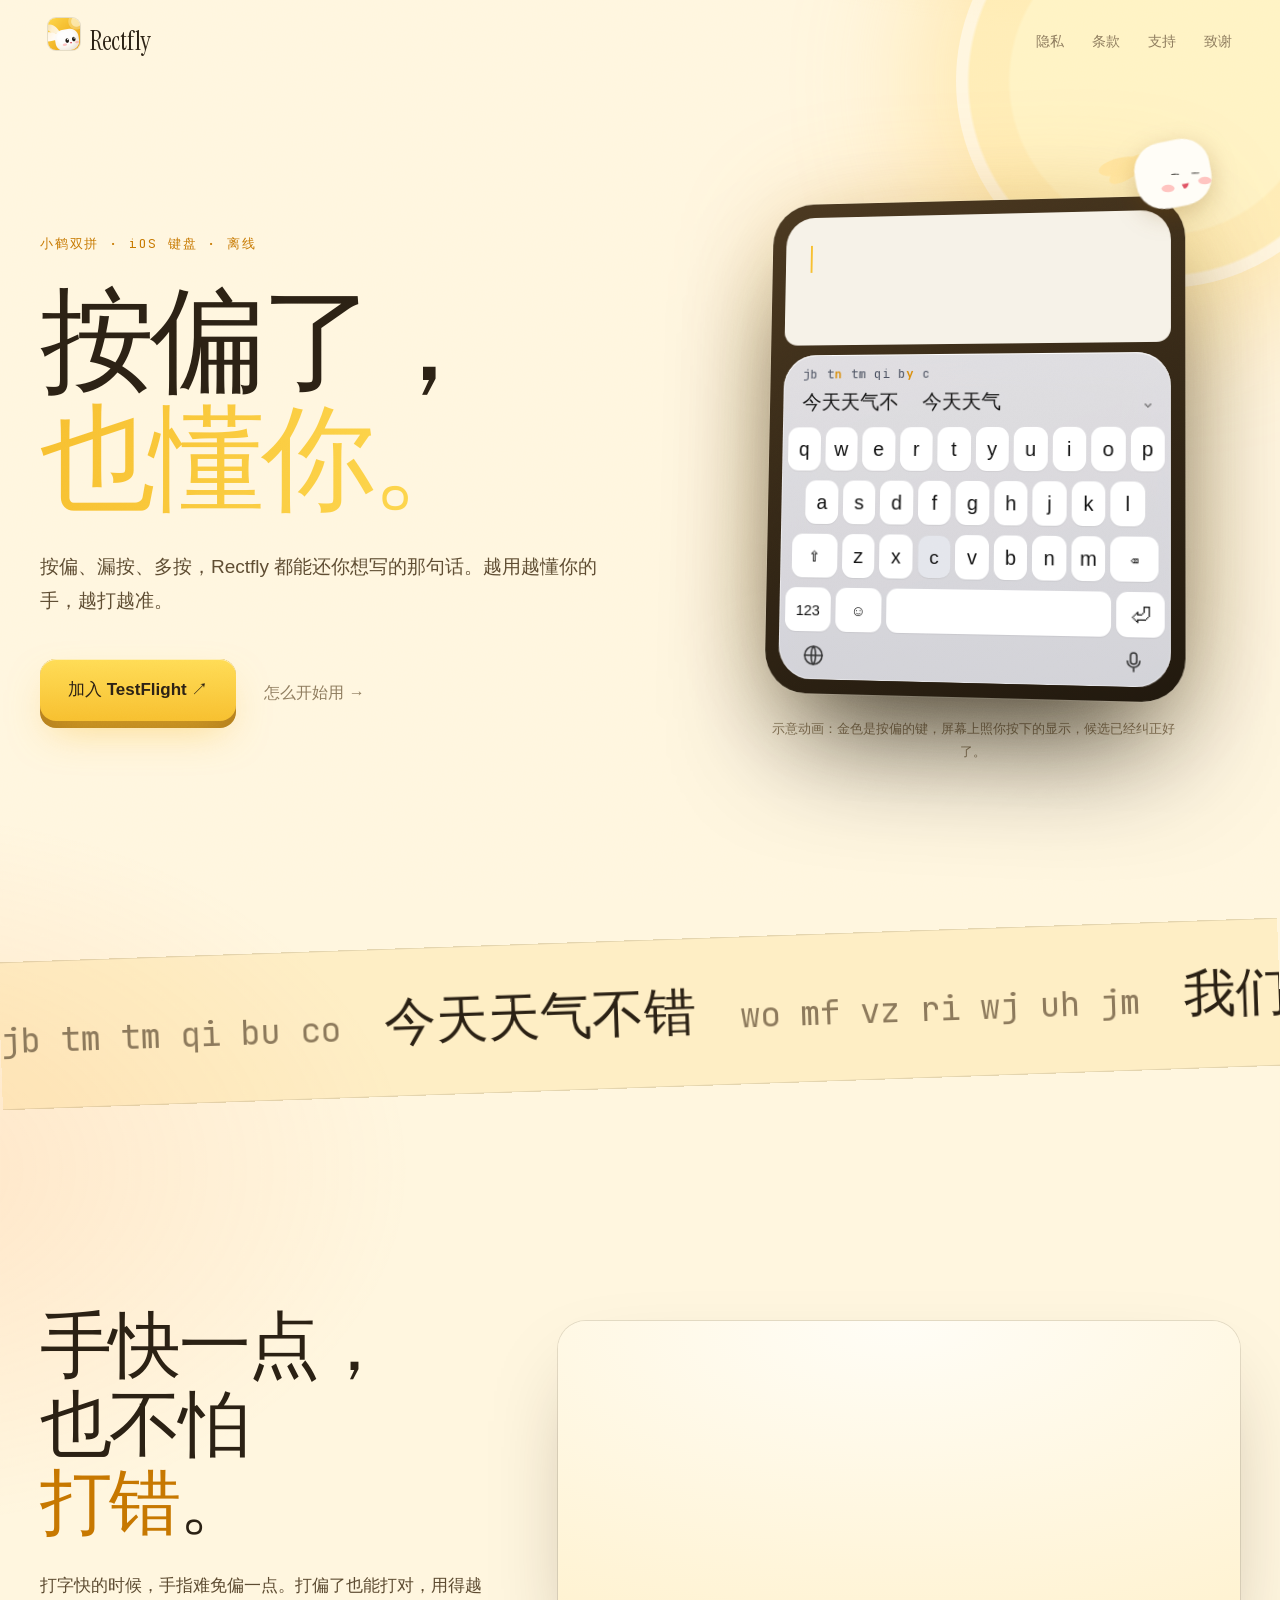
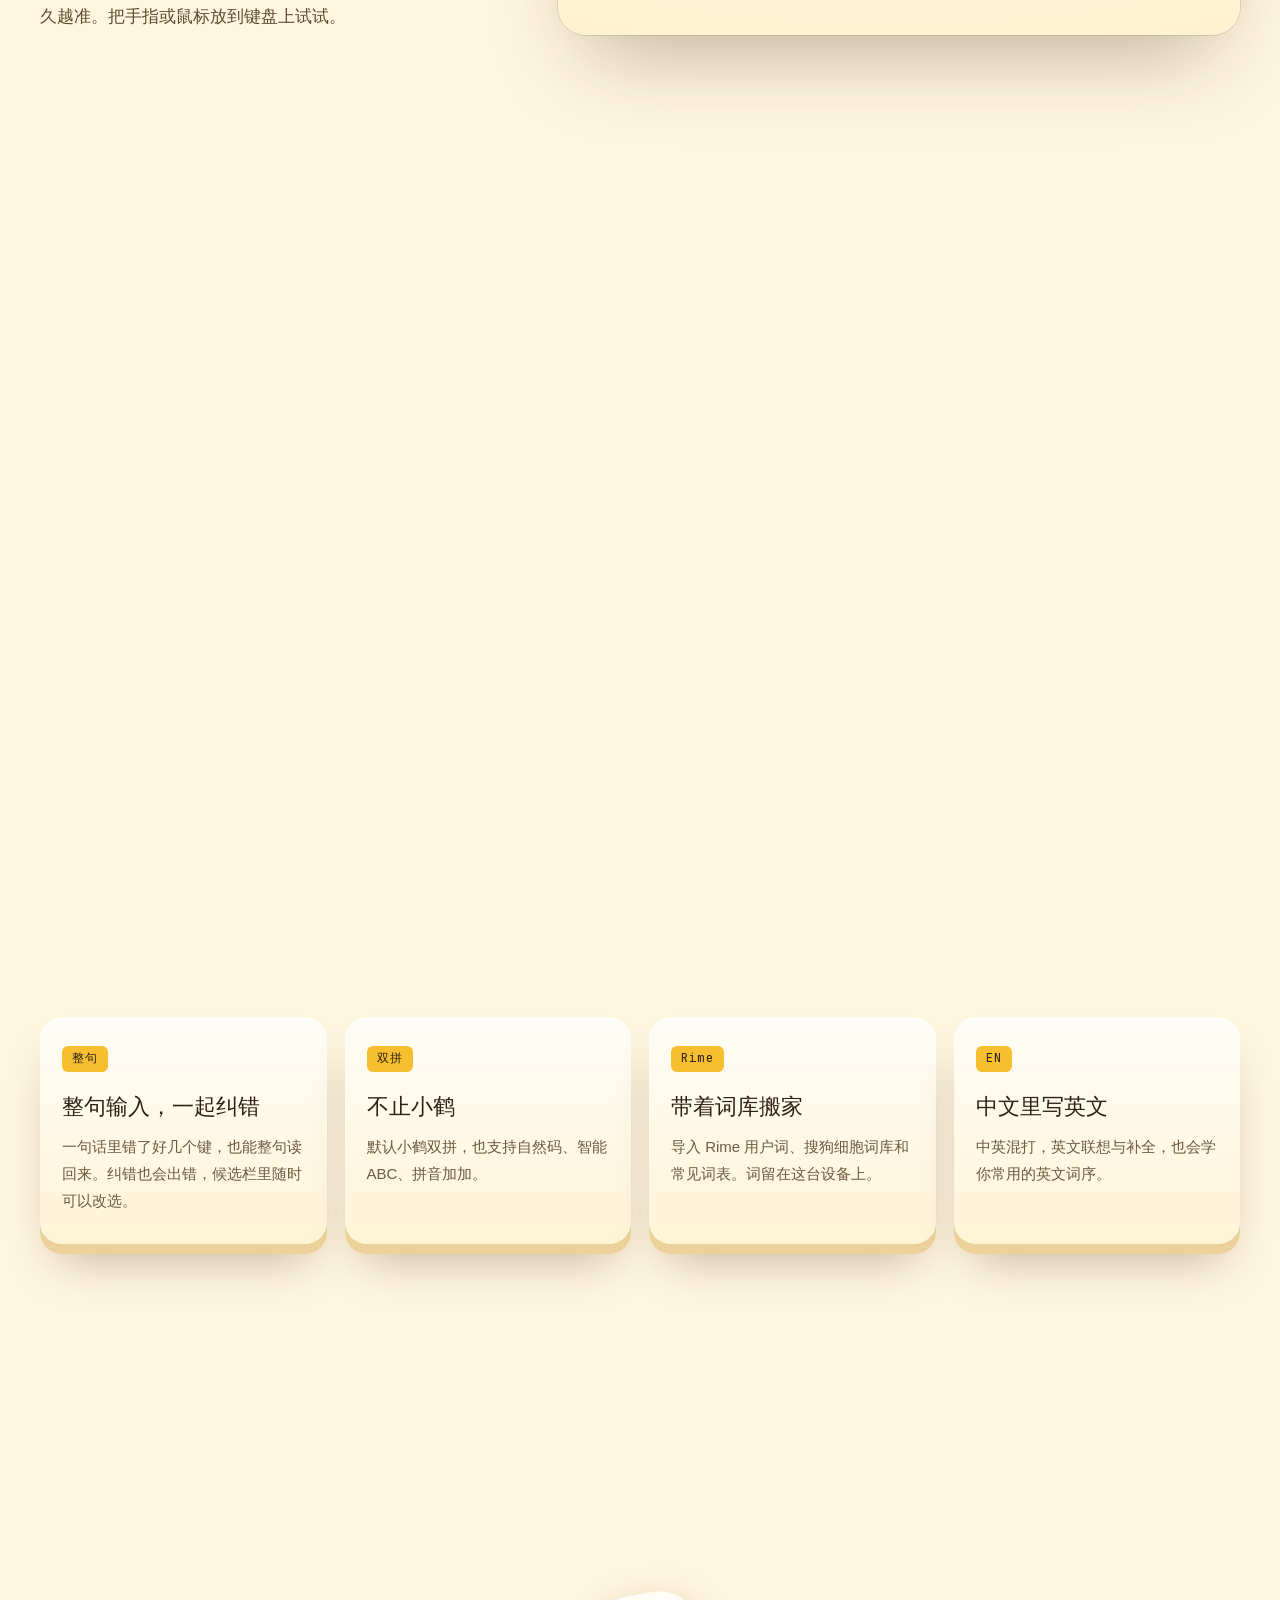
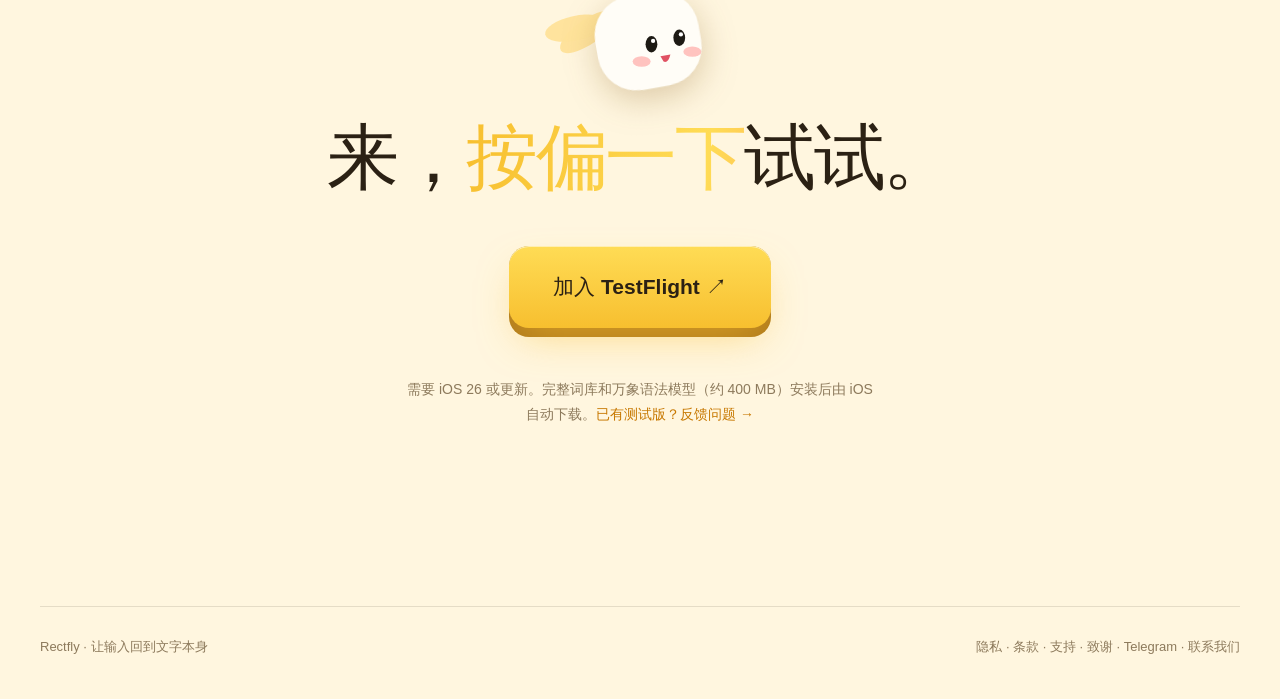
==== commit a94bf463: "Self-host fonts, describe Cloudflare hosting, and simplify correction copy Bundle Instrument Serif a" ====
--- a/index.html
+++ b/index.html
@@ -12,9 +12,6 @@
   <link rel="icon" type="image/png" href="assets/app-icon.png" media="(prefers-color-scheme: light)">
   <link rel="icon" type="image/png" href="assets/app-icon-dark.png" media="(prefers-color-scheme: dark)">
   <link rel="apple-touch-icon" href="assets/app-icon.png">
-  <link rel="preconnect" href="https://fonts.googleapis.com">
-  <link rel="preconnect" href="https://fonts.gstatic.com" crossorigin>
-  <link href="https://fonts.googleapis.com/css2?family=Noto+Serif+SC:wght@600;900&family=JetBrains+Mono:wght@400;600&family=Instrument+Serif:ital@0;1&display=swap" rel="stylesheet">
   <link rel="stylesheet" href="home.css">
 </head>
 <body>
@@ -33,7 +30,7 @@
       <div class="hero-copy">
         <p class="kicker reveal" style="--d:0">小鹤双拼 · iOS 键盘 · 离线</p>
         <h1 id="hero-title" class="reveal" style="--d:1"><span class="line">按偏了，</span><span class="line accent-line">也懂你。</span></h1>
-        <p class="lede reveal" style="--d:2">Rectfly 不把每个键当成一个格子。它记住你手指落下的位置，结合上下文，把按偏、漏按、多按的键读成你想写的那句话。</p>
+        <p class="lede reveal" style="--d:2">按偏、漏按、多按，Rectfly 都能还你想写的那句话。越用越懂你的手，越打越准。</p>
         <div class="cta-row reveal" style="--d:3">
           <a class="keycap-btn" href="https://testflight.apple.com/join/un67VMZe"><span class="cap">加入 TestFlight<span aria-hidden="true"> ↗</span></span></a>
           <a class="ghost" href="support.html">怎么开始用 →</a>
@@ -80,10 +77,10 @@
 
     <section class="cloud-sec" aria-labelledby="cloud-title">
       <div class="cloud-copy">
-        <h2 id="cloud-title" class="reveal">每个键，<br>都是一片<br><em>概率</em>。</h2>
-        <p class="reveal" style="--d:1">你按 m 的时候，手指不一定落在 m 的正中。Rectfly 看的是那一下落在哪、离谁更近，再看前后文，算出你最可能想按的键。把手指或鼠标放到键盘上试试。</p>
+        <h2 id="cloud-title" class="reveal">手快一点，<br>也不怕<br><em>打错</em>。</h2>
+        <p class="reveal" style="--d:1">打字快的时候，手指难免偏一点。打偏了也能打对，用得越久越准。把手指或鼠标放到键盘上试试。</p>
       </div>
-      <div class="cloud-stage reveal" style="--d:1"><canvas id="cloud" aria-label="触点分布示意：每个键周围是一团落点"></canvas></div>
+      <div class="cloud-stage reveal" style="--d:1"><canvas id="cloud" aria-label="键盘示意：放上手指或鼠标试试"></canvas></div>
     </section>
 
     <section class="offline" aria-labelledby="offline-title">
--- a/home.css
+++ b/home.css
@@ -1,10 +1,20 @@
+@font-face {
+  font-family: "Instrument Serif"; font-style: normal; font-weight: 400; font-display: swap;
+  src: url(assets/fonts/InstrumentSerif-Regular.woff2) format("woff2");
+  unicode-range: U+0000-00FF, U+0131, U+0152-0153, U+02BB-02BC, U+02C6, U+02DA, U+02DC, U+0304, U+0308, U+0329, U+2000-206F, U+20AC, U+2122, U+2191, U+2193, U+2212, U+2215, U+FEFF, U+FFFD;
+}
+@font-face {
+  font-family: "JetBrains Mono"; font-style: normal; font-weight: 100 800; font-display: swap;
+  src: url(assets/fonts/JetBrainsMono.woff2) format("woff2");
+  unicode-range: U+0000-00FF, U+0131, U+0152-0153, U+02BB-02BC, U+02C6, U+02DA, U+02DC, U+0304, U+0308, U+0329, U+2000-206F, U+20AC, U+2122, U+2191, U+2193, U+2212, U+2215, U+FEFF, U+FFFD;
+}
 :root {
   color-scheme: light dark;
   --gold: #f7bf2f;
   --gold-hot: #ffdc55;
   --coral: #ff7a59;
-  --serif: "Noto Serif SC", "Songti SC", "STSong", serif;
-  --latin: "Instrument Serif", "Noto Serif SC", serif;
+  --serif: "Songti SC", "STSong", serif;
+  --latin: "Instrument Serif", "Songti SC", serif;
   --mono: "JetBrains Mono", ui-monospace, "SF Mono", monospace;
   --sans: -apple-system, BlinkMacSystemFont, "PingFang SC", "Hiragino Sans GB", sans-serif;
   --ease: cubic-bezier(.2, .8, .2, 1);
